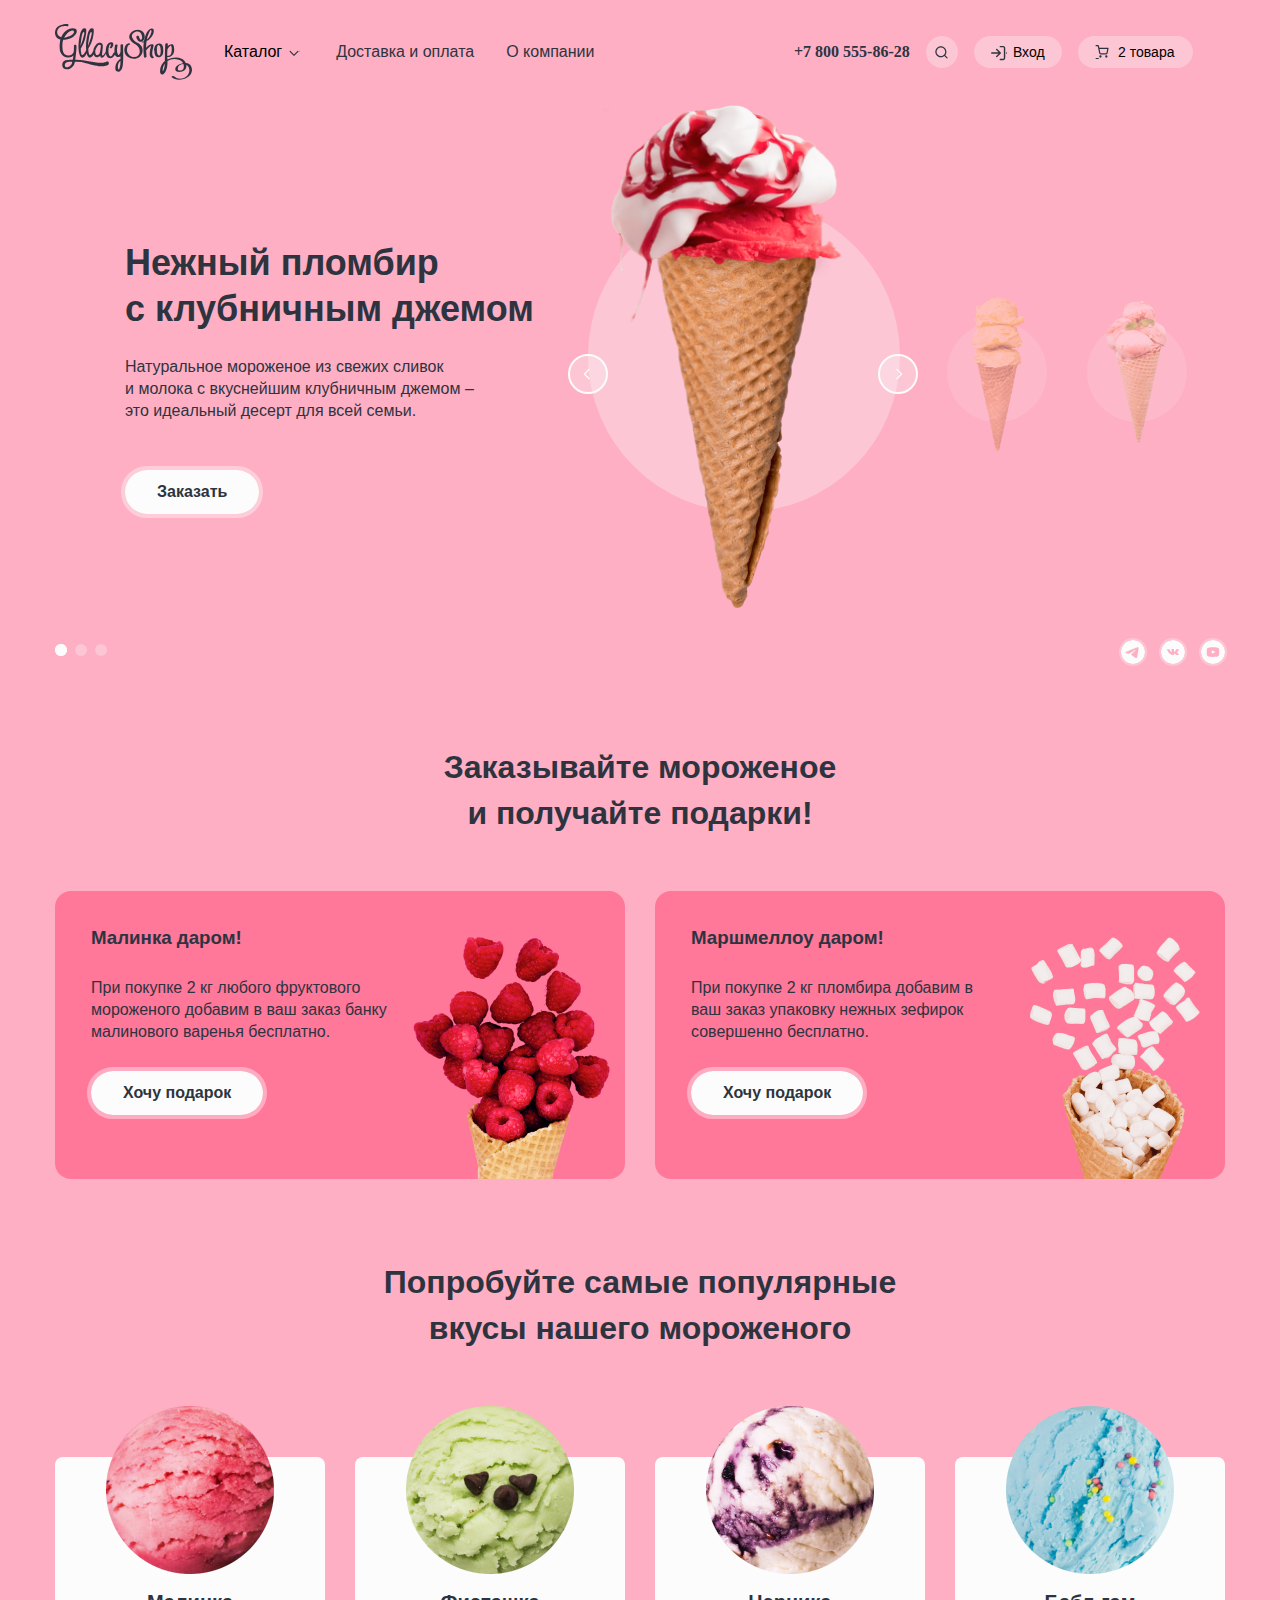
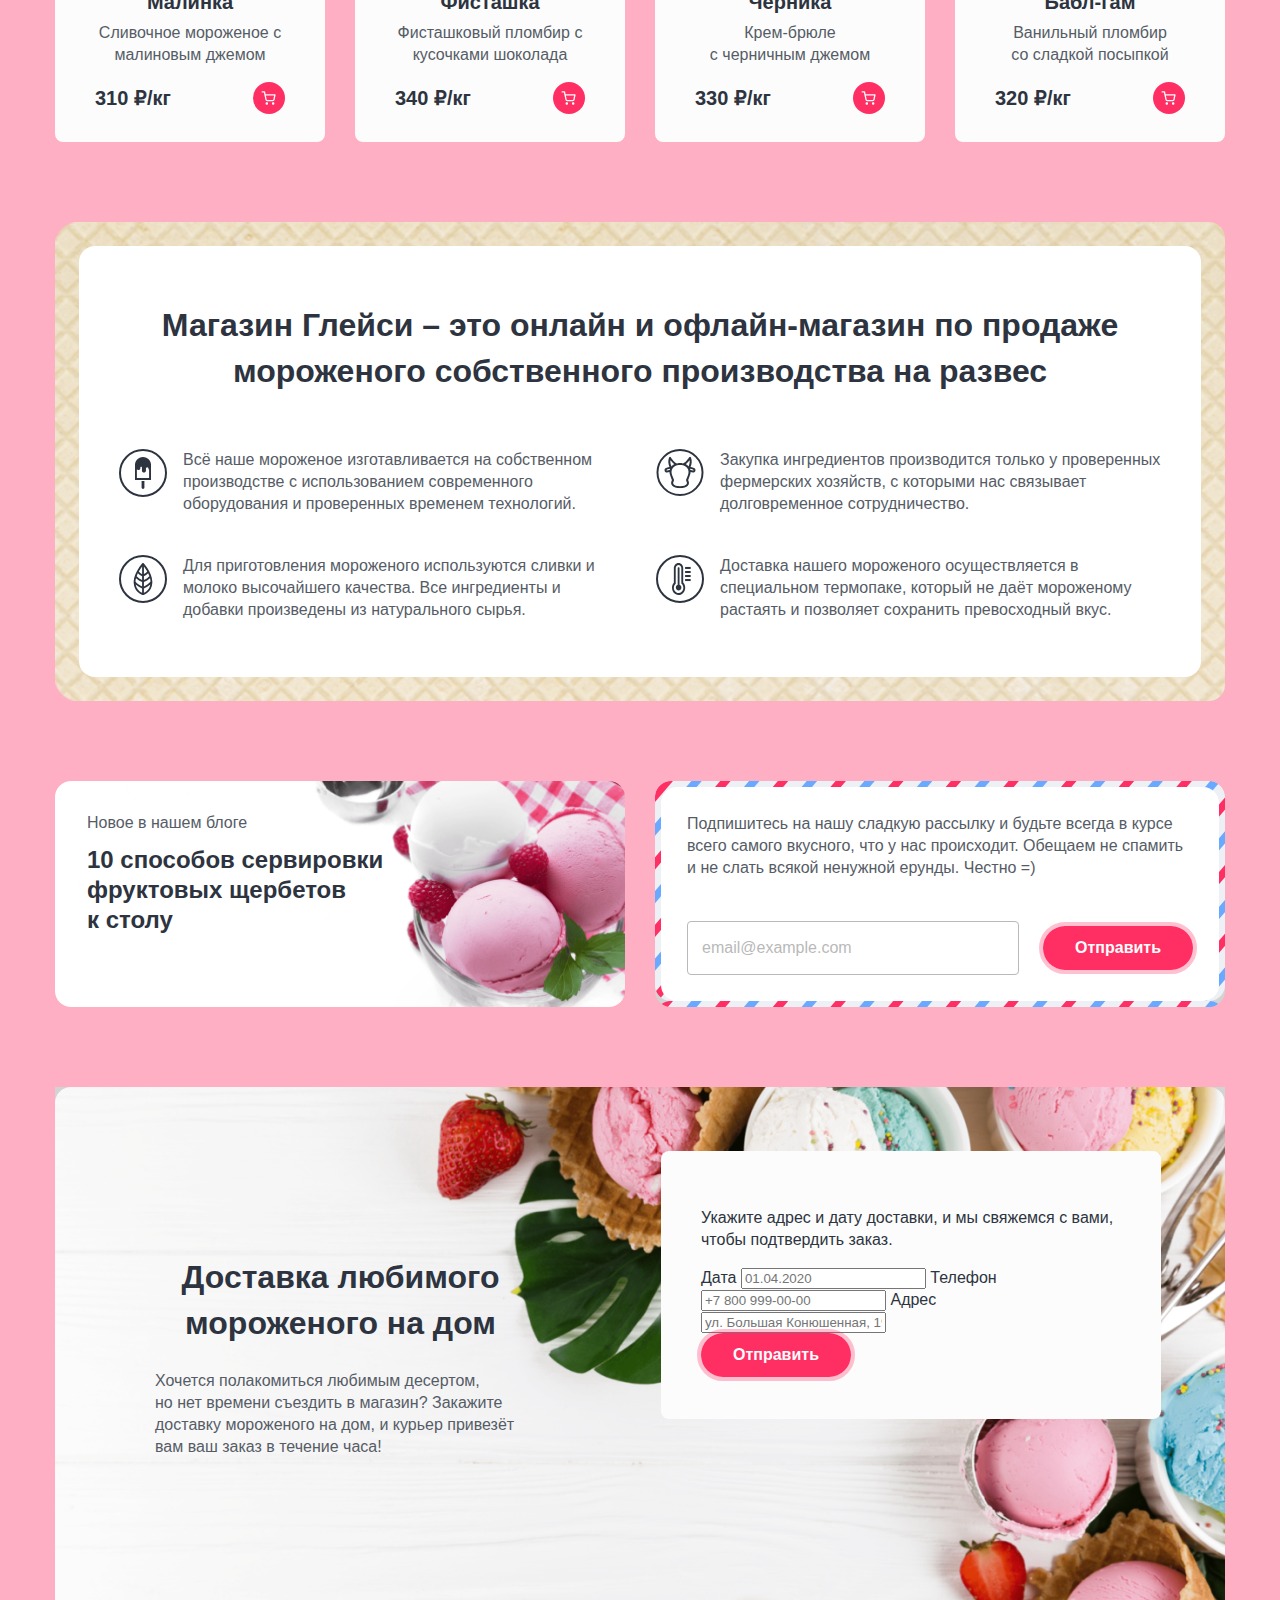
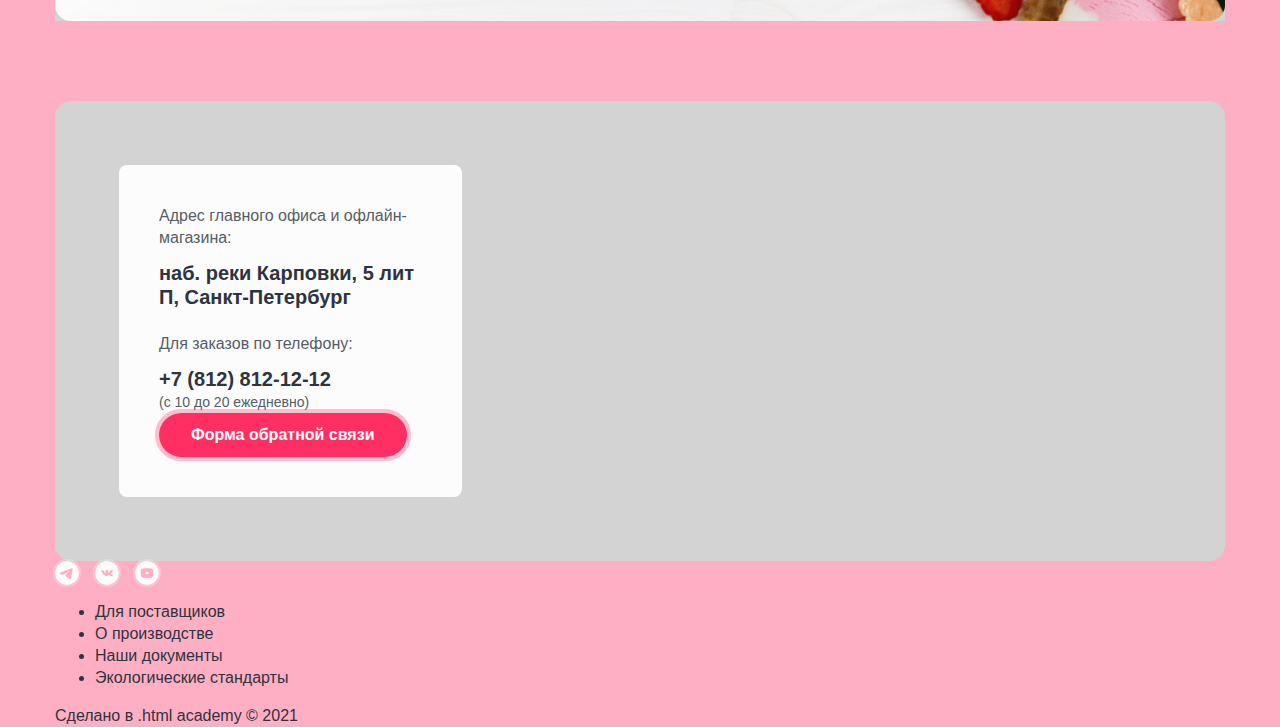
==== index.html @ dcd39374 "25&10&2023" ====
<!DOCTYPE html>
<html lang="ru">

  <head>
    <meta charset="utf-8">
    <meta name="viewport" content="width=device-width, initial-scale=1">
    <meta name="description" content="купить мороженое магазин мороженого">
    <meta name="keywords" content="купить мороженое в Санкт-Петербурге, купить мороженое онлайн">
    <link rel="stylesheet" href="./styles/styles.css">
    <link rel="icon" href="favicon.ico">
    <title>Gllacy Shop</title>
  </head>

  <body>
    <div class="page-container">
      <header class="page-header">
        <nav class="navigation">
          <a class="navigation-logo" href="#" aria-label="переход на главную страницу">
            <img class="logo-logo-image" src="./images/svg/logo.svg" width="137" height="56"
              alt="магазин мороженного Глейси.">
          </a>
          <ul class="navigation-list">
            <li class="navigation-item">
              <div class="catalog">
                <button class="button catalog-button" type="button">Каталог</button>
                <div class="popover-container catalog-container">
                  <h3 class="catalog-title">Новинки</h3>
                  <ul class="catalog-list">
                    <li class="catalog-item">
                      <a class="catalog-link" href="#">Сливочное</a>
                    </li>
                    <li class="catalog-item">
                      <a class="catalog-link" href="#">Щербеты</a>
                    </li>
                    <li class="catalog-item">
                      <a class="catalog-link" href="#">Фруктовый лед</a>
                    </li>
                    <li class="catalog-item">
                      <a class="catalog-link" href="#">Мелорин</a>
                    </li>
                  </ul>
                </div>
              </div>
            </li>
            <li class="navigation-item">
              <a class="navigation-link" href="#">Доставка и оплата</a>
            </li>
            <li class="navigation-item">
              <a class="navigation-link" href="#">О компании</a>
            </li>
          </ul>
        </nav>
        <div class="user-menu">
          <a class="user-phone-link" href="tel:+7800555-86-28">+7 800 555-86-28</a>
          <div class="user-item-search">
            <button class="button user-button-search" type="button" aria-label="Поиск"></button>
            <div class="popover-container search-container">
              <form class="search-form" action="https://echo.htmlacademy.ru/" method="get">
                <div class="search-form-wrapper">
                  <input class="search-input" type="search" name="search" placeholder="Поиск по сайту"
                    aria-label="Поиск по сайту" required>
                  <button class="button search-form-reset" type="reset"></button>
                </div>
              </form>
            </div>
          </div>
          <div class="user-item-login">
            <button class="button user-button-login" type="button" aria-label="Вход в личный кабинет">Вход</button>
            <div class="popover-container login-container">
              <h2 class="popover-title">Личный кабинет</h2>
              <form class="login-form" action="https://echo.htmlacademy.ru/" method="get">
                <input class="login-input login-mail" type="email" name="e-mail" placeholder="email@example.com"
                  aria-label="Адрес электронной почты" required>
                <input class="login-input login-password" type="password" name="password" aria-label="Введите пароль"
                  required>
                <button class="button button-primary is-loading" type="submit">Войти</button>
                <div class="login-link-wrapper">
                  <a class="login-link" href="#">Забыли пароль?</a>
                  <a class="login-link" href="#">Регистрация</a>
                </div>
              </form>
            </div>
          </div>
          <!--Для показа пустой корзины нужно заменить класс user-item-cart на user-item-cart-empty-->
          <div class="user-item-cart">
            <button class="button user-button-cart" type="button" aria-label="Корзина">2 товара</button>
            <div class="popover-container cart-container">
              <h2 class="popover-title">Корзина</h2>
              <ul class="cart-list">
                <li class="cart-item">
                  <a class="cart-link" href="#">
                    <img class="cart-image" src="./images/content/cart-malink.png" width="46" height="46"
                      alt="мороженое Малинка.">
                  </a>
                  <div class="product-wrapper">
                    <a class="cart-link" href="#">
                      <h3 class="cart-title">Малинка</h3>
                    </a>
                    <span class="cart-property">1 кг х 310 ₽</span>
                  </div>
                  <span class="cart-price">310 ₽</span>
                  <button class="button cart-button" type="button" aria-label="Удалить товар из корзины">
                    <img src="./images/svg/icon-cross.svg" width="16" height="16" alt="Удалить товар из корзины">
                  </button>
                </li>
                <li class="cart-item">
                  <a class="cart-link" href="#">
                    <img class="cart-image" src="./images/content/cart-babl-gam.png" width="46" height="46"
                      alt="мороженое Бабл-гам.">
                  </a>
                  <div class="product-wrapper">
                    <a class="cart-link" href="#">
                      <h3 class="cart-title">Бабл-гам</h3>
                    </a>
                    <span class="cart-property">1,5 кг х 320 ₽</span>
                  </div>
                  <span class="cart-price">480 ₽</span>
                  <button class="button cart-button" type="button" aria-label="Удалить товар из корзины">
                    <img src="./images/svg/icon-cross.svg" width="16" height="16" alt="Удалить товар из корзины">
                  </button>
                </li>
              </ul>
              <div class="cart-ordering-wrapper">
                <button class="button button-primary" type="submit">Оформить заказ</button>
                <span class="cart-price">Итого: 790 ₽</span>
              </div>
            </div>
            <div class="popover-container cart-container-empty">
              <h3 class="popover-title">Ваша корзина пока<br>пуста</h3>
            </div>
          </div>
        </div>
      </header>
      <main class="main-index">
        <h1 class="visually-hidden">Добро пожаловать в интернет-магазин натурального мороженного "Gllacy".</h1>
        <section class="slider section-main">
          <ul class="slider-list">
            <li class="slider-item is-active">
              <div class="slider-content">
                <h2 class="slider-title">Нежный пломбир<br>с клубничным джемом</h2>
                <p class="slider-text">Натуральное мороженое из свежих сливок<br>
                  и молока с вкуснейшим клубничным джемом –<br>это идеальный десерт для всей семьи.</p>
                <button class="button button-secondary" type="button">Заказать</button>
              </div>
              <div class="slider-image">
                <img src="./images/slider/strawberry.png" width="327" height="507"
                  alt="Нежный пломбир с клубничным джемом.">
              </div>
            </li>
            <li class="slider-item">
              <div class="slider-content">
                <h2 class="slider-title">Сливочное мороженое<br>со вкусом банана</h2>
                <p class="slider-text">Сливочное мороженое с ярким банановым вкусом подарит вам свежесть и
                  наслаждение
                  даже в самый жаркий летний день.</p>
                <button class="button button-secondary" type="button">Заказать</button>
              </div>
              <div class="slider-image">
                <img src="./images/slider/banana.png" width="327" height="507"
                  alt="Сливочное мороженое со вкусом банана.">
              </div>
            </li>
            <li class="slider-item">
              <div class="slider-content">
                <h2 class="slider-title">Карамельный пломбир<br>с маршмеллоу</h2>
                <p class="slider-text">Необычный сладкий десерт с карамельным топпингом и кусочками зефира завоюет
                  сердца сладкоежек всех возрастов.</p>
                <button class="button button-secondary" type="button">Заказать</button>
              </div>
              <div class="slider-image">
                <img src="./images/slider/marshmallow.png" width="327" height="507"
                  alt="Карамельный пломбир с маршмеллоу.">
              </div>
            </li>
          </ul>
          <ul class="slider-controls-list">
            <li class="controls-item">
              <button class="button button-control button-control-left" type="button"></button>
            </li>
            <li class="controls-item">
              <button class="button button-control button-control-right" type="button"></button>
            </li>
          </ul>
          <div class="slider-footer">
            <ul class="pagination-list">
              <li class="pagination-item">
                <button class="button button-pagination button-pagination-current" type="button"></button>
              </li>
              <li class="pagination-item">
                <button class="button button-pagination" type="button"></button>
              </li>
              <li class="pagination-item">
                <button class="button button-pagination" type="button"></button>
              </li>
            </ul>
            <ul class="slider-socials-list socials">
              <li class="slider-socials-item">
                <a class="socials-link socials-link-tg" href="https://t.me/htmlacademy" aria-label="Наш телеграмм"></a>
              </li>
              <li class="slider-socials-item">
                <a class="socials-link socials-link-vk" href="https://vk.com/htmlacademy" aria-label="Вконтакте"></a>
              </li>
              <li class="slider-socials-item">
                <a class="socials-link socials-link-yt" href="https://www.youtube.com/user/htmlacademyru"
                  aria-label="Ютуб"></a>
              </li>
            </ul>
          </div>
        </section>
        <section class="banners section-main">
          <h2 class="section-title">Заказывайте мороженое<br>и получайте подарки!</h2>
          <ul class="banners-list">
            <li class="banners-item">
              <h3 class="banners-title">Малинка даром!</h3>
              <p class="banners-description">При покупке 2 кг любого фруктового мороженого добавим в ваш заказ банку
                малинового варенья бесплатно.</p>
              <a class="banners-link button button-secondary" href="#">Хочу подарок</a>
              <div class="banners-image">
                <img class="banners-image-self" src="./images/content/banner-malinka.png" width="219" height="268"
                  alt="Спелая малина.">
              </div>
            </li>
            <li class="banners-item">
              <h3 class="banners-title">Маршмеллоу даром!</h3>
              <p class="banners-description">При покупке 2 кг пломбира добавим в ваш заказ упаковку нежных зефирок
                совершенно бесплатно.</p>
              <a class="banners-link button button-secondary" href="#">Хочу подарок</a>
              <div class="banners-image">
                <img class="banners-image-self" src="./images/content/banner-marsh.png" width="219" height="268"
                  alt="Маршмеллоу.">
              </div>
            </li>
          </ul>
        </section>
        <section class="goods section-main">
          <h2 class="section-title">Попробуйте самые популярные<br>вкусы нашего мороженого</h2>
          <ul class="goods-list">
            <li class="goods-item">
              <img class="goods-img" src="./images/content/goods/goods-malinka.png" width="168" height="168"
                alt="Мороженое с малиновым джемом">
              <h3 class="goods-title">Малинка</h3>
              <p class="goods-description">Сливочное мороженое с малиновым джемом</p>
              <div class="cards-price-wrapper">
                <span class="cards-price">310 ₽/кг</span>
                <button class="button button-cards"></button>
              </div>
            </li>
            <li class="goods-item">
              <img class="goods-img" src="./images/content/goods/goods-fistashka.png" alt="мороженое Фисташка">
              <h3 class="goods-title">Фисташка</h3>
              <p class="goods-description">Фисташковый пломбир с кусочками шоколада</p>
              <div class="cards-price-wrapper">
                <span class="cards-price">340 ₽/кг</span>
                <button class="button button-cards"></button>
              </div>
            </li>
            <li class="goods-item">
              <img class="goods-img" src="./images/content/goods/goods-сhernika.png" width="168" height="168"
                alt="мороженое с черничным джемом">
              <h3 class="goods-title">Черника</h3>
              <p class="goods-description">Крем-брюле с&nbsp;черничным джемом</p>
              <div class="cards-price-wrapper">
                <span class="cards-price">330 ₽/кг</span>
                <button class="button button-cards"></button>
              </div>
            </li>
            <li class="goods-item">
              <img class="goods-img" src="./images/content/goods/goods-babl-gam.png" width="168" height="168"
                alt="Мороженое  Бабл-гам">
              <h3 class="goods-title">Бабл-гам</h3>
              <p class="goods-description">Ванильный пломбир со&nbsp;сладкой посыпкой</p>
              <div class="cards-price-wrapper">
                <span class="cards-price">320 ₽/кг</span>
                <button class="button button-cards"></button>
              </div>
            </li>
          </ul>
        </section>
        <section class="about section-main">
          <div class="about-wrapper">
            <h2 class="section-title">Магазин Глейси – это онлайн и офлайн-магазин по продаже мороженого собственного
              производства на развес
            </h2>
            <ul class="about-list">
              <li class="about-item about-ice-cream">
                <p class="about-description">
                  Всё наше мороженое изготавливается
                  на собственном производстве с
                  использованием современного
                  оборудования и проверенных
                  временем технологий.</p>
              </li>
              <li class="about-item about-cow">
                <p class="about-description">
                  Закупка ингредиентов производится только
                  у проверенных фермерских хозяйств, с которыми
                  нас связывает долговременное сотрудничество.</p>
              </li>
              <li class="about-item about-tree-leaf">
                <p class="about-description">
                  Для приготовления мороженого используются
                  сливки и молоко высочайшего качества.
                  Все ингредиенты и добавки произведены из натурального сырья.</p>
              </li>
              <li class="about-item about-thermometer">
                <p class="about-description">
                  Доставка нашего мороженого осуществляется в специальном
                  термопаке, который не даёт мороженому растаять и позволяет
                  сохранить превосходный вкус.</p>
              </li>
            </ul>
          </div>
        </section>
        <div class="subscription-news section-main">
          <div class="news">
            <p class="news-description">Новое в нашем блоге</p>
            <h2 class="news-title">10&nbsp;способов сервировки фруктовых щербетов
              к&nbsp;столу</h2>
          </div>
          <div class="subscription">
            <div class="subscription-wrapper">
              <p class="subscription-description">
                Подпишитесь на&nbsp;нашу сладкую рассылку и&nbsp;будьте всегда
                в&nbsp;курсе всего самого вкусного, что у&nbsp;нас происходит. Обещаем не&nbsp;спамить
                и&nbsp;не&nbsp;слать всякой
                ненужной ерунды. Честно =)
              </p>
              <form class="subscription-form" action="https://echo.htmlacademy.ru/" method="get">
                <input class="subscription-input" type="email" name="e-mail" placeholder="email@example.com"
                  aria-label="Адрес электронной почты" required>
                <button class="button button-primary" type="submit">Отправить</button>
              </form>
            </div>
          </div>
        </div>
        <section class="delivery section-main">
          <h2 class="section-title delivery-title">Доставка любимого мороженого на дом</h2>
          <p class="delivery-description">
            Хочется полакомиться любимым десертом, но&nbsp;нет времени съездить в&nbsp;магазин? Закажите доставку
            мороженого
            на&nbsp;дом, и&nbsp;курьер привезёт вам ваш заказ в&nbsp;течение часа!
          </p>
          <div class="delivery-form-container">
            <p>Укажите адрес и&nbsp;дату доставки, и&nbsp;мы&nbsp;свяжемся с&nbsp;вами, чтобы подтвердить заказ.</p>
            <form class="delivery-form" action="https://echo.htmlacademy.ru/" method="get">
              <label class="delivery-input-name">Дата
                <input class="delivery-input" type="text" name="date" aria-label="Выберите дату доставки"
                  placeholder="01.04.2020">
              </label>
              <label class="delivery-input-name">Телефон
                <input class="delivery-input" type="tel" name="tel" aria-label="Укажите телефон"
                  placeholder="+7 800 999-00-00">
              </label>
              <label class="delivery-input-name">Адрес
                <input class="delivery-input" type="text" name="adress" aria-label="Укажите адрес доставки"
                  placeholder="ул. Большая Конюшенная, 19/8">
              </label>
              <button class="button button-primary" type="submit">Отправить</button>
            </form>
          </div>
        </section>
        <section class="address">
          <h2 class="visually-hidden">Свяжитесь с нами</h2>
          <div class="address-container">
            <h3 class="address-container-title">Адрес главного офиса и&nbsp;офлайн-магазина:</h3>
            <p class="address-container-description">наб. реки Карповки, 5&nbsp;лит П, Санкт-Петербург</p>
            <h3 class="address-container-title">Для заказов по телефону:</h3>
            <p class="address-container-phone">+7 (812) 812-12-12</p>
            <span class="time">(с 10 до 20 ежедневно)</span>
            <button class="button button-primary" type="button">Форма обратной связи</button>
          </div>
        </section>
      </main>
      <footer class="page-footer">
        <div class="footer-socials">
          <ul class="slider-socials-list socials">
            <li class="slider-socials-item">
              <a class="socials-link socials-link-tg" href="https://t.me/htmlacademy" aria-label="Наш телеграмм"></a>
            </li>
            <li class="slider-socials-item">
              <a class="socials-link socials-link-vk" href="https://vk.com/htmlacademy" aria-label="Вконтакте"></a>
            </li>
            <li class="slider-socials-item">
              <a class="socials-link socials-link-yt" href="https://www.youtube.com/user/htmlacademyru"
                aria-label="Ютуб"></a>
            </li>
          </ul>
        </div>
        <div class="footer-menu">
          <ul class="menu-list">
            <li class="menu-item current">Для поставщиков</li>
            <li class="menu-item">О производстве</li>
            <li class="menu-item">Наши документы</li>
            <li class="menu-item">Экологические стандарты</li>
          </ul>
        </div>
        <div class="development">
          <div class="development-logo"></div>
          <span class="development-text">Сделано в .html academy © 2021</span>
        </div>
      </footer>
    </div>
    <script src="./js/index.js"></script>
  </body>

</html>
---- styles/styles.css ----
@font-face {
 font-family: "Inter";
 font-style: normal;
 font-weight: 400;
 src: url("../fonts/inter-400.woff2") format("woff2");
 font-display: swap;
}

@font-face {
 font-family: "Inter";
 font-style: normal;
 font-weight: 700;
 src: url("../fonts/inter-700.woff2") format("woff2");
 font-display: swap;
}

@font-face {
 font-family: "Inter";
 font-style: normal;
 font-weight: 900;
 src: url("../fonts/inter-900.woff2") format("woff2");
 font-display: swap;
}

html {
 height: 100%;
}

*,
*::before,
*::after {
  box-sizing: border-box;
}

.visually-hidden {
  position: absolute;
  width: 1px;
  height: 1px;
  margin: -1px;
  border: 0;
  padding: 0;
  white-space: nowrap;
  clip-path: inset(100%);
  clip: rect(0 0 0 0);
  overflow: hidden;
}

body {
 margin: 0;
 display: flex;
 flex-direction: column;
 min-height: 100%;
 font-family: "Inter", sans-serif;
 font-size: 16px;
 line-height: 22px;
 background-color: #feafc3;
 color: #2d3440;
}

.page-container {
  flex-grow: 1;
  width: 1170px;
  margin: 0 auto;
}

.button {
  background-color: transparent;
  border: none;
  padding: 0;
  font-family: inherit;
  cursor: pointer;
  text-decoration: none;
}

.button-primary {
  display: block;
  font-size: 16px;
  font-weight: 700;
  line-height: 20px;
  color:#FCFCFC;
  text-align: center;
  padding: 12px 32px;
  outline: 4px solid rgba(255,47,100,0.30);
  border-radius: 26px;
  background-color: #FF2F64;
  transition: color 0.3s ease, background-color 0.3s ease, outline 0.3s ease;
}

.button-primary:hover {
  color: #2D3440;
  background-color: #fcfcfc;
  outline: 4px solid#FF2F64;
}

.button-primary:focus {
  color: #FCFCFC;
  background-color: #FF2F64;
  outline: 2px solid#2d3440;

}

.button-primary:active {
  color: #FCFCFC;
  background-color: #FEAFC3;
  outline: 2px solid#2d3440;
}

.button-primary:disabled {
  cursor: default;
  color: #565C66;
  background-color: #B9B9B9;
  outline: 4px solid rgba(185, 185, 185, 0.30);
}

.button.is-loading {
  display: flex;
  align-items: center;
  gap: 8px;
}

.button-primary.is-loading::after {
  content: "";
  display: block;
  width: 14px;
  height: 14px;
  border: 2px solid rgba(252, 252, 252, 0.25);
  border-bottom-color: white;
  border-radius: 50%;
  animation-name: loader;
  animation-duration: 1s;
  animation-iteration-count: infinite;
  animation-timing-function: linear;
}

@keyframes loader {
  0% {
    transform: rotate(0deg);
  }

  100% {
    transform: rotate(360deg);
  }
}

.button-secondary {
  display: inline-flex;
  font-size: 16px;
  font-weight: 700;
  line-height: 20px;
  color: rgba(45, 52, 64, 1);
  text-align: center;
  padding: 12px 32px;
  outline: 4px solid rgba(252, 252, 252, 0.40);
  border-radius: 26px;
  background-color: #fcfcfc;
  transition: background-color 0.3s ease, outline 0.3s ease, color 0.3s ease;
}

.button-secondary:hover {
  background-color: rgba(252, 252, 252, 0.40);
  outline: 4px solid #fcfcfc;
}

.button-secondary:focus {
  background-color: rgba(252, 252, 252, 0.50);
  outline: 2px solid #2D3440;
}

.button-secondary:active {
  color: #2D3440;
  background-color: #FCFCFC;
  outline: 2px solid #2D3440;
}

.button-secondary:disabled {
  color: #B9B9B9;
  background-color: #E7E7E7;
  outline: 4px solid rgba(252, 252, 252, 0.40);
}

.button-secondary.is-loading::after {
  content: "";
  display: block;
  width: 14px;
  height: 14px;
  border: 2px solid rgba(36, 36, 36, 0.24);
  border-bottom-color: #242424;
  border-radius: 50%;
  animation-name: loader;
  animation-duration: 1s;
  animation-iteration-count: infinite;
  animation-timing-function: linear;
}

/*шапка*/

.page-header {
  display: flex;
  justify-content: space-between;
  gap: 40px;
  align-items: center;
  padding: 24px 0;

}

/*навигация*/

.navigation {
  display: flex;
  align-items: center;
}

.navigation-logo {
  display: flex;
  margin-right: 16px;
  transition: opacity 0.3s ease;
}

.navigation-logo:hover {
  opacity: 0.6;
}

.navigation-logo:focus-visible {
  opacity: 0.6;
}

.navigation-logo:active {
  opacity: 0.3;
}

.navigation-list {
 margin: 0;
 padding: 0;
 list-style-type: none;
 display: flex;
 flex-wrap: wrap;
 min-width: 460px;

}

.navigation-link {
 display: flex;
 padding: 8px 16px;
 border-radius: 30px;
 line-height: 20px;
 text-decoration: none;
 color: #2d3440;
 transition: background-color 0.3s ease;
}

.navigation-link:hover,
.catalog-button:hover {
  background-color: rgba(252, 252, 252, 0.5);
}

.navigation-link:active,
.catalog-button:active {
  background-color: #fcfcfc;
}

.navigation-link:focus-visible,
.catalog-button:focus-visible {
  background-color: rgba(252, 252, 252, 0.5);
  box-shadow: inset 0 0 0 2px #2D3440;
  outline: none;
}

/*пользовательское меню*/

.user-menu {
  display: flex;
  flex-wrap: wrap;
  gap: 16px;
  align-items: center;
  min-width: 431px;
}

.user-phone-link {
 padding: 6px 0 6px 0;
 font-family: 'Inter';
 font-style: normal;
 font-weight: 700;
 font-size: 16px;
 line-height: 20px;
 color: #2d3440;
 text-decoration: none;
 transition: opacity 0.3s ease;
}

.user-phone-link:hover {
  opacity: 0.6;
}

.user-phone-link:focus-visible {
  opacity: 0.6;
}

.user-phone-link:active {
  opacity: 0.3;
}

/*состояния кнопок в шапке*/

.user-button-search:hover,
.user-button-login:hover,
.user-button-cart:hover {
  background-color: rgba(252, 252, 252, 0.5);
}

.user-button-search:focus-visible,
.user-button-login:focus-visible,
.user-button-cart:focus-visible {
  outline: none;
  background-color: #fcfcfc;
}

.user-button-search:active,
.user-button-login:active,
.user-button-cart:active {
  background-color: rgba(252, 252, 252, 0.5);
  box-shadow: inset 0 0 0 2px #2d3440;
}

/*каталог*/

.catalog-button {
  font-weight: 400;
  font-size: 16px;
  line-height: 20px;
  padding: 8px 38px 8px 16px;
  position: relative;
  border-radius: 30px;
  transition: background-color 0.3s ease, color 0.3s ease, opacity 0.3s ease;
}

.catalog-button::after {
  content: "";
  width: 11px;
  height: 6px;
  margin-left: 8px;
  position: absolute;
  mask: url("../images/svg/icon-arrow.svg");
  -webkit-mask: url("../images/svg/icon-arrow.svg");
  mask-size: contain;
  -webkit-mask-size: contain;
  background-color: #2d3440;
  top: 16px;
  right: 20px;
  transition: background-color 0.3s ease, transform 0.3s ease;
}

.catalog:focus-within .catalog-container {
  display: block;
}

.catalog:focus-within .catalog-button:not(:focus-visible) {
  background-color: #ff4a78;
  color: #fcfcfc;
}

.catalog:focus-within .catalog-button:not(:focus-visible):hover {
  opacity: 0.6;
}

.catalog:focus-within .catalog-button:not(:focus-visible)::after {
  background-color: #fcfcfc;
}

.catalog:focus-within .catalog-button::after {
  transform: rotate(180deg);
}

.catalog-container {
  min-width: 135px;
  padding: 8px 0 8px 0;
  display: flex;
  flex-direction: column;
  left: 0;
}

.catalog-list {
  margin: 0;
  margin-top: 4px;
  list-style-type: none;
  padding: 0;

}

.catalog-title {
  display: flex;
  margin: 0 16px;
  padding: 8px 0 12px 0;
  border-bottom: 1px solid #B9B9B9;
  font-size: 14px;
  font-weight: 700;
  line-height: 20px;
}

.catalog-link {
  display: block;
  font-size: 14px;
  line-height: 20px;
  color: #2d3440;
  text-decoration: none;
  padding: 6px 14px;
  transition: background-color 0.3s ease;
}

.catalog-link:hover {
  background-color: #FFCBD8;
}

.catalog-link:active {
  background-color: #f7799f;
}

.catalog-link.current {
  background-color: #FF4A78;
}


/*поповер*/

.catalog,
.user-item-search,
.user-item-login,
.user-item-cart {
  position: relative;
}

.popover-container {
  display: none;
  position: absolute;
  right: 0;
  bottom: 0;
  transform: translateY(calc(100% + 8px));
  background-color: #fcfcfc;
  border-radius: 4px;
  box-shadow: 0 8px 16px rgba(45, 52, 64, 0.12);
  z-index: 2;
}

.popover-title {
 font-weight: 700;
 font-size: 24px;
 line-height: 30px;
 margin: 0;
 margin-bottom: 32px;
 grid-area: title;
}

/*поиск*/

.search-container {
  min-width: 356px;
  padding: 24px 16px;
}

.user-button-search {
  min-width: 32px;
  min-height: 32px;
  display: flex;
  align-items: center;
  justify-content: center;
  border-radius: 27px;
  padding: 8px;
  background-color: rgba(252, 252, 252, 0.3);
  position: relative;
  transition: background-color 0.3s ease;
}

.user-button-search::after {
  content: "";
  width: 13px;
  height: 13px;
  position: absolute;
  mask: url("../images/svg/icon-search.svg");
  -webkit-mask: url("../images/svg/icon-search.svg");
  mask-size: contain;
  -webkit-mask-size: contain;
  background-color: #2d3440;
  transition: background-color 0.3s ease;
}

.user-item-search:focus-within .search-container {
  display: block;
}

.user-item-search:focus-within .user-button-search:not(:focus-visible) {
  background-color: #ff4a78;
}

.user-item-search:focus-within .user-button-search:not(:focus-visible)::after {
  background-color: #fcfcfc;
}

.search-input {
  width: 324px;
  padding: 16px 14px;
  font-size: 16px;
  font-family: "Inter", sans-serif;
  line-height: 20px;
  border: 1px solid #B9B9B9;
  border-radius: 4px;
  background-color: #ffffff;
}

.search-input::placeholder {
  color: #B9B9B9;
  opacity: 1;
}

.search-input::-webkit-search-decoration,
.search-input::-webkit-search-cancel-button,
.search-input::-webkit-search-results-button,
.search-input::-webkit-search-results-decoration {
  display: none;
}

.search-form-wrapper {
  position: relative;
}

.search-form-reset {
  position: absolute;
  transform: translateY(-50%);
  top: 50%;
  right: 13px;
  width: 16px;
  height: 16px;
  background-image: url("../images/svg/icon-cross.svg");
  background-position: center;
  background-repeat: no-repeat;
}

.search-form-reset:hover {
  opacity: 0.6;
}

/*личный кабинет*/

.login-container {
  padding: 48px;
  padding-top: 52px;
  min-width: 420px;
}

.login-link {
 font-family: 'Inter';
 font-style: normal;
 font-weight: 400;
 font-size: 14px;
 line-height: 20px;
 color: #2d3440;
 text-decoration: solid #2d3440;
}

.user-button-login {
  width: 88px;
  padding: 6px 16px 6px 38px;
  background-color: rgba(252, 252, 252, 0.3);
  border-radius: 30px;
  font-size: 14px;
  line-height: 20px;
  position: relative;
  transition: background-color 0.3s ease, color 0.3s ease;
  grid-area: button;
}

.user-button-login::before {
  content: "";
  width: 16px;
  height: 16px;
  margin-right: 6px;
  position: absolute;
  top: 9px;
  left: 17px;
  mask: url("../images/svg/icon-login.svg");
  -webkit-mask: url("../images/svg/icon-login.svg") ;
  mask-size: contain;
  -webkit-mask-size: contain;
  background-color: #2d3440;
  transition: background-color 0.3s ease;
}

.user-item-login:focus-within .login-container {
  display: block;
}

.user-item-login:focus-within .user-button-login:not(:focus-visible) {
  background-color: #ff4a78;
  color: #fcfcfc;
}

.user-item-login:focus-within .user-button-login:not(:focus-visible)::before {
  background-color: #fcfcfc;
}

.login-form {
  display: flex;
  flex-wrap: wrap;
}

.login-input {
  width: 324px;
  padding: 16px 14px;
  font-size: 16px;
  font-family: "Inter", sans-serif;
  line-height: 20px;
  border: 1px solid #B9B9B9;
  border-radius: 4px;
  background-color: #ffffff;
}

.login-link-wrapper {
  display: flex;
  flex-direction: column;
  gap: 4px;
  margin-left: 23px;
}

.login-mail {
  margin-bottom: 16px;
}

.login-password {
  margin-bottom: 32px;
}

/*корзина*/

.cart-container {
  min-width: 441px;
  padding: 48px;
}

.cart-list {
  padding: 0;
  margin: 0;
  margin-bottom: 32px;
  list-style-type: none;
  display: flex;
  flex-direction: column;
  gap: 24px;
}

.cart-item {
  display: flex;
  align-items: center;
  gap: 16px;
}

.cart-link {
  text-decoration: none;
}

.cart-title {
  color: #2D3440;
  font-size: 18px;
  font-weight: 700;
  line-height: 22px;
  margin: 0;
}

.product-wrapper {
  display: flex;
  flex-direction: column;
  gap: 4px;
}

.cart-property {
  font-size: 14px;
  line-height: 20px;
  color: #B9B9B9;
}

.cart-price {
  font-size: 18px;
  font-weight: 700;
  line-height: 22px;
  color: #2D3440;
  margin-left: auto;
}

.cart-button {
  margin-left: auto;
}

.cart-ordering-wrapper {
  display: flex;
  gap: 30px;
  align-items: baseline;
  padding-top: 32px;
  border-top: 1px solid#E7E7E7;
}

.user-button-cart {
  width: 115px;
  padding: 6px 16px 6px 38px;
  background-color: rgba(252, 252, 252, 0.3);
  border-radius: 30px;
  font-size: 14px;
  line-height: 20px;
  position: relative;
  transition: background-color 0.3s ease, color 0.3s ease;
}

.user-button-cart::before {
  content: "";
  width: 14px;
  height: 14px;
  margin-right: 6px;
  position: absolute;
  top: 9px;
  left: 17px;
  mask: url("../images/svg/icon-cart.svg");
  -webkit-mask: url("../images/svg/icon-cart.svg");
  mask-size: contain;
  -webkit-mask-size: contain;
  background-color: #2d3440;
  transition: background-color 0.3s ease;
}

.user-item-cart:focus-within .cart-container {
  display: block;
}

.user-item-cart:focus-within .user-button-cart:not(:focus-visible) {
  background-color: #ff4a78;
  color: #fcfcfc;
}

.user-item-cart:focus-within .user-button-cart:not(:focus-visible)::before {
  background-color: #fcfcfc;
}

 /*корзина пуста*/

.cart-container-empty {
  width: 288px;
  padding: 40px 20px;
  text-align: center;

}

.user-item-cart-empty:focus-within .cart-container-empty {
  display: block;
}

.user-item-cart-empty:focus-within .user-button-cart:not(:focus-visible) {
  background-color: #ff4a78;
  color: #fcfcfc;
}

.user-item-cart-empty:focus-within .user-button-cart:not(:focus-visible)::before {
  background-color: #fcfcfc;
}

/* слайдер */

.section-main {
  margin-bottom: 80px;
}

.slider {
  position: relative;
}

.slider-controls-list {
  margin: 0;
  padding: 0;
  list-style-type: none;
  position: absolute;
  top: 250px;
  left: 513px;
  display: flex;
  justify-content: space-between;
  width: 350px;
}

.button-control {
  display: flex;
  align-items: center;
  justify-content: center;
  width: 40px;
  height: 40px;
  border: 2px solid #fcfcfc;
  border-radius: 50%;
  background-color: rgba(252, 252, 252, 0.30);
  position: relative;
  transition: background-color 0.3s ease, border-color 0.3s ease;
}

.button-control-right::after,
.button-control-left::after {
  position: absolute;
  content: "";
  width: 16px;
  height: 16px;
  mask: url("../images/svg/arrow-right.svg");
  -webkit-mask: url("../images/svg/arrow-right.svg");
  background-color: #FCFCFC;
  transition: background-color 0.3s ease;
}


.button-control-left::after {
  transform: rotate(180deg);
}

.button-control:hover {
  background-color: #fcfcfc;
}

.button-control:hover::after {
  background-color: #2d3440;
}

.button-control:focus-visible {
  background-color: rgba(252, 252, 252, 0.30);
  border-color: #2d3440;
  outline: none;
}

.button-control:focus-visible::after {
  background-color: #2d3440;
}

.button-control:active {
  background-color: rgba(252, 252, 252, 0.50);
  border-color: rgba(252, 252, 252, 0.50);
}

.button-control:active::after {
  background-color: #2d3440;
}

.button-control:disabled {
  background-color: rgba(252, 252, 252, 0.30);
  opacity: 0.4;
  pointer-events: none;
}


.slider-list {
  margin: 0;
  padding: 0;
  list-style-type: none;
  display: flex;
  gap: 40px;
  overflow: hidden;
}

.slider-item {
  width: 100px;
  display: grid;
  opacity: 0.4;
  flex-shrink: 0;
}


.is-active.slider-item {
  grid-template-columns: 525px 327px;
  width: 852px;
  order: -1;
  opacity: 1;

}

.slider-content {
  padding: 136px 23px 126px 70px;
  display: none;
}

.is-active .slider-content {
  display: block;
}

.slider-title {
  margin: 0;
  margin-bottom: 24px;
  font-size: 36px;
  font-weight: 900;
  line-height: 46px;
}

.slider-text {
  margin: 0;
  margin-bottom: 48px;
}

.slider-image {
  position: relative;
  align-self: center;
  display: flex;
}

.is-active .slider-image {
  align-self: flex-start;
}

.slider-image img {
  max-width: 100%;
  height: auto;
}

.slider-image::before {
  position: absolute;
  top: 50%;
  left: 50%;
  transform: translate(-50%, -50%);
  content: "";
  width: 100px;
  height: 100px;
  border-radius: 50%;
  background-color: rgba(252, 252, 252, 0.3);
  z-index: -1;
}

.is-active .slider-image::before {
  width: 312px;
  height: 312px;
}

.slider-footer {
  display: flex;
  justify-content: space-between;
}

.slider-socials-list {
  margin: 0;
  padding: 0;
  list-style-type: none;
  display: flex;
  gap: 16px;
  min-width: 104px;
}

.socials-link {
  display: flex;
  border-radius: 50%;
  align-items: center;
  justify-content: center;
  width: 24px;
  height: 24px;
  position: relative;
  box-shadow: 0 0 0 2px rgba(252, 252, 252, 0.30);
  transition: box-shadov 0.3s ease, opacity 0.3s ease;
}

.socials-link:focus-visible {
  outline: none;
  box-shadow: 0 0 0 2px #2d3440;
}

.socials-link:active {
  opacity: 0.4;
}

.socials-link::after {
  position: absolute;
  border-radius: 50%;
  content: "";
  width: 22px;
  height: 22px;
  background-color: #2d3440;
  z-index: -1;
  opacity: 0;
  transition: opacity 0.3s ease;
}

.socials-link:hover::after {
  opacity: 1;
}

.socials-link:focus-visible::after {
  opacity: 1;
}

.socials-link:active::after {
  opacity: 0.4;
}


.socials-link::before {
  position: absolute;
  content: "";
  width: 24px;
  height: 24px;
  background-position: center;
  border-radius: 50%;
}

.socials-link-tg::before {
  background-image: url("../images/social/icon-tg.svg");
}

.socials-link-vk::before {
  background-image: url("../images/social/icon-vk.svg");
}

.socials-link-yt::before {
  background-image: url("../images/social/icon-yt.svg ");
}

.pagination-list {
  margin: 0;
  padding: 0;
  list-style-type: none;
  min-width: 52px;
  display: flex;
  gap: 8px;
}

.button-pagination {
  width: 12px;
  height: 12px;
  border-radius: 50%;
  background-color: rgba(252, 252, 252, 0.3);
  box-shadow: inset 0 0 0 1px transparent;
  transition: box-shadow 0.3s ease, background-color 0.3s ease;
}

.button-pagination:hover {
  box-shadow: inset 0 0 0 1px #fcfcfc;
}

.button-pagination:focus-visible {
  box-shadow: inset 0 0 0 1px #2D3440;
  outline: none;
}

.button-pagination:active {
  background-color: rgba(252, 252, 252, 0.5);
  box-shadow: inset 0 0 0 1px rgba(252, 252, 252, 0.5);
}


.button-pagination-current {
  background-color: rgba(252, 252, 252, 1);
  box-shadow: inset 0 0 0 1px rgba(252, 252, 252, 1);
}

/*banners*/

.banners {
  margin-bottom: 80px;
}

.section-title {
  font-size: 32px;
  font-weight: 900;
  line-height: 46px;
  text-align: center;
  margin: 0;
  margin-bottom: 55px;
}

.banners-list {
  margin: 0;
  padding: 0;
  list-style-type: none;
  display: grid;
  grid-template-columns: 1fr 1fr;
  gap: 30px;
}

.banners-item {
  display: flex;
  flex-direction: column;
  align-items: flex-start;
  gap: 28px;
  border-radius: 16px;
  background-color: #F79;
  padding: 36px 220px 36px 36px;
  position: relative;
}

.banners-title {
  margin: 0;
}

.banners-description {
  margin: 0;
}

.banners-link {
  margin-top: auto;

}

.banners-image-self {
  position: absolute;
  bottom: 0;
  right: 0;

}

/*goods*/

.goods {
  margin-bottom: 80px;
}

.goods-list {
  list-style-type: none;
  margin: 0;
  padding: 0;
  display: grid;
  grid-template-columns: repeat(4, 1fr);
  column-gap: 30px;
  row-gap: 40px;
}

.goods-item {
  display: flex;
  flex-direction: column;
  align-items: center;
  position: relative;
  z-index: 1;
  border-radius: 8px;
  padding: 0 40px 28px 40px;
}

.goods-item::before {
  content: "";
  width: 100%;
  height: calc(100% - 51px);
  background-color: #fcfcfc;
  position: absolute;
  left: 0;
  bottom: 0;
  z-index: -1;
  border-radius: 8px;
}

.goods-img {
  margin-bottom: 16px;
}

.goods-title {
  font-size: 20px;
  font-weight: 700;
  line-height: 24px;
  text-align: center;
  margin: 0;
  margin-bottom: 8px;
}

.goods-description {
  margin: 0;
  margin-bottom: 16px;
  color: #565C66;
  text-align: center;
}

.cards-price-wrapper {
  display: flex;
  align-items: center;
  justify-content: space-between;
  width: 100%;
  margin-top: auto;
  gap: 20px;
}

.cards-price {
  font-size: 20px;
  font-weight: 700;
  line-height: 24px;
}

.button-cards {
  min-width: 32px;
  min-height: 32px;
  display: flex;
  align-items: center;
  justify-content: center;
  border-radius: 26px;
  background-color: #FF2F64;
  box-shadow: inset 0 0 0 2px transparent;
  position: relative;
  transition: background-color 0.3s ease, box-shadow 0.3s ease;
}

.button-cards::after {
  position: absolute;
  content: "";
  width: 16px;
  height: 16px;
  mask: url("../images/svg/button-cart.svg");
  -webkit-mask: url("../images/svg/button-cart.svg");
  mask-size: contain;
  -webkit-mask-size: contain;
  background-color: #fcfcfc;
  transition: background-color 0.3s ease;
}

.button-cards:hover {
  background-color: rgba(252, 252, 252, 0.30);
  box-shadow: inset 0 0 0 2px #ff2f64;
}

.button-cards:hover::after,
.button-cards:active::after {
  background-color: #2d3440;
}

.button-cards:focus-visible {
  background-color: #ff2f64;
  box-shadow: inset 0 0 0 2px #2d3440;
  outline: none;
}

.button-cards:active {
  box-shadow: inset 0 0 0 2px #ff2f64;
  background-color: #FFCBD8;
}

.button-cards:disabled {
  background-color: #B9B9B9;
  pointer-events: none;
}

.button-cards:disabled::after {
  background-color: #565C66;
}

/*about*/

.about {
  background-image: url("../images/background/about.png");
  padding: 24px;
  background-size: cover;
  background-repeat: no-repeat;
  border-radius: 16px;
}

.about-wrapper {
  padding: 56px 40px;
  border-radius: 16px;
  background-color: #ffffff;
}

.about-list {
  min-width: 1042px;
  margin: 0;
  padding: 0;
  list-style-type: none;
  display: grid;
  grid-template-columns: 1fr 1fr;
  column-gap: 32px;
  row-gap: 40px;
}

.about-item {
  display: grid;
  grid-template-columns: 48px 1fr;
  gap: 16px;
}

.about-description {
  display: block;
  margin: 0;
  color: #565C66;
  font-weight: 400;
}

.about-item::before {
  display: block;
  content: "";
  width: 48px;
  height: 48px;
  background-size: contain;
  background-repeat: no-repeat;
}

.about-ice-cream::before {
  background-image: url("../images/svg/about-icon-ice-cream.svg");
}

.about-cow::before {
  background-image: url("../images/svg/about-icon-cow.svg");
}

.about-tree-leaf::before {
  background-image: url("../images/svg/about-icon-tree-leaf.svg");
}

.about-thermometer::before {
  background-image: url("../images/svg/about-icon-thermometer.svg");
}

/*subscription-news*/

.subscription-news {
  display: grid;
  grid-template-columns: 1fr 1fr;
  gap: 30px;
}

.news {
  padding: 32px 235px 67px 32px;
  border-radius: 16px;
  background-image: url(../images/background/news.png);
  background-size: cover;
  background-position: center;
  background-repeat: no-repeat;
}

.news-description {
  font-size: 16px;
  font-weight: 400;
  line-height: 20px;
  color: #565C66;
  margin: 0 0 12px 0;
}

.news-title {
  font-size: 24px;
  font-weight: 700;
  line-height: 30px;
  color: #2d3440;
  margin: 0;
}

.subscription {
  background-image: url(../images/background/subsc.png);
  background-color: lightgray;
  background-size: contain;
  border-radius: 16px;
  padding: 6px;
}

.subscription-wrapper {
  background-color: #ffffff;
  padding: 26px;
  border-radius: 16px;
}

.subscription-description {
   color: #565C66;
   font-size: 16px;
   font-weight: 400;
   line-height: 22px;
   margin: 0 0 42px 0;
}

.subscription-form {
  display: flex;
  gap: 15px;
  justify-content: space-between;
  align-items: center;
}

.subscription-input {
  width: 332px;
  padding: 16px 14px;
  font-size: 16px;
  font-family: "Inter", sans-serif;
  line-height: 20px;
  border: 1px solid #B9B9B9;
  border-radius: 4px;
  background-color: #ffffff;
}

.subscription-input::placeholder {
  color: #B9B9B9;
  opacity: 1;
}

/*доставка*/

.delivery {
   background-image: url(../images/background/delivery.png);
   background-color: lightgray;
   background-size: cover;
   background-position: center;
   background-repeat: no-repeat;
   padding: 167px 699px 163px 100px;
   position: relative;
}

.delivery-description {
  font-size: 16px;
  font-weight: 400;
  line-height: 22px;
  color: #565C66;
  margin: 0;
}

.delivery-title {
  margin: 0 0 24px 0;
  padding: 0;
  font-size: 32px;
  font-weight: 900;
  line-height: 46px;
  color: #2d3440;
}

.delivery-form-container {
  width: 500px;
  background-color: #fcfcfc;
  border-radius: 8px;
  padding: 40px 40px 42px 40px;
  position: absolute;
  top: 64px;
  right: 64px;
}

.delivery-form {
  width: 100%;
}

/*adress*/

.address {
  width: 100%;
  padding: 64px 763px 64px 64px;
  border-radius: 16px;
  background-color: lightgray;
  background-image: url(../images/background/adress.png);
  background-size: cover;
  background-repeat: no-repeat;
  background-position: center;
}

.address-container {
  background-color: #fcfcfc;
  padding: 40px;
  border-radius: 8px;
}

.address-container-title {
  font-size: 16px;
  font-weight: 400;
  line-height: 22px;
  color: #565C66;
  margin: 0 0 12px 0;
  padding: 0;
}

.address-container-description {
  font-size: 20px;
  font-weight: 700;
  line-height: 24px;
  color: #2d3440;
  margin: 0 0 24px 0;
  padding: 0;
}

.address-container-phone {
  font-size: 20px;
  font-weight: 700;
  line-height: 24px;
  color: #2d3440;
  margin: 0;
  padding: 0;
}

.time {
  font-size: 14px;
  font-weight: 400;
  line-height: 20px;
  color: #565C66;
  margin-bottom: 32px;
}
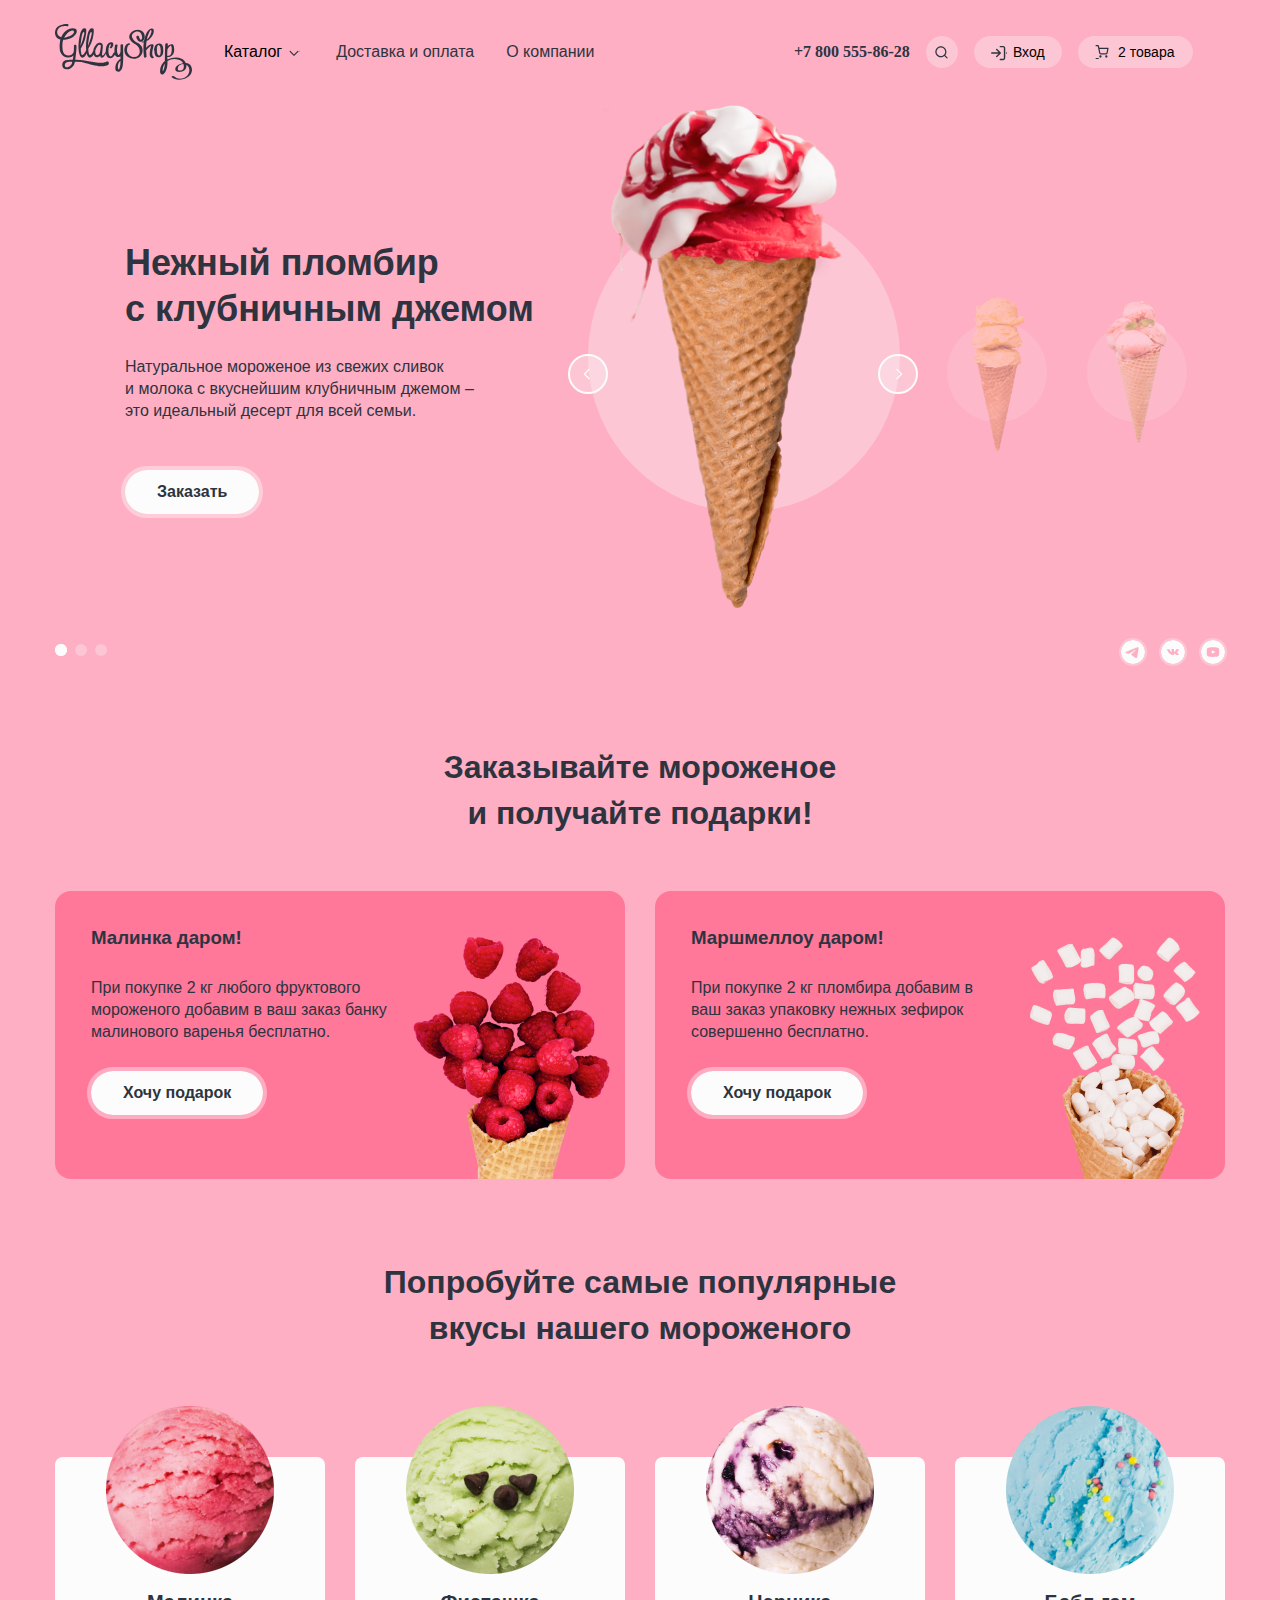
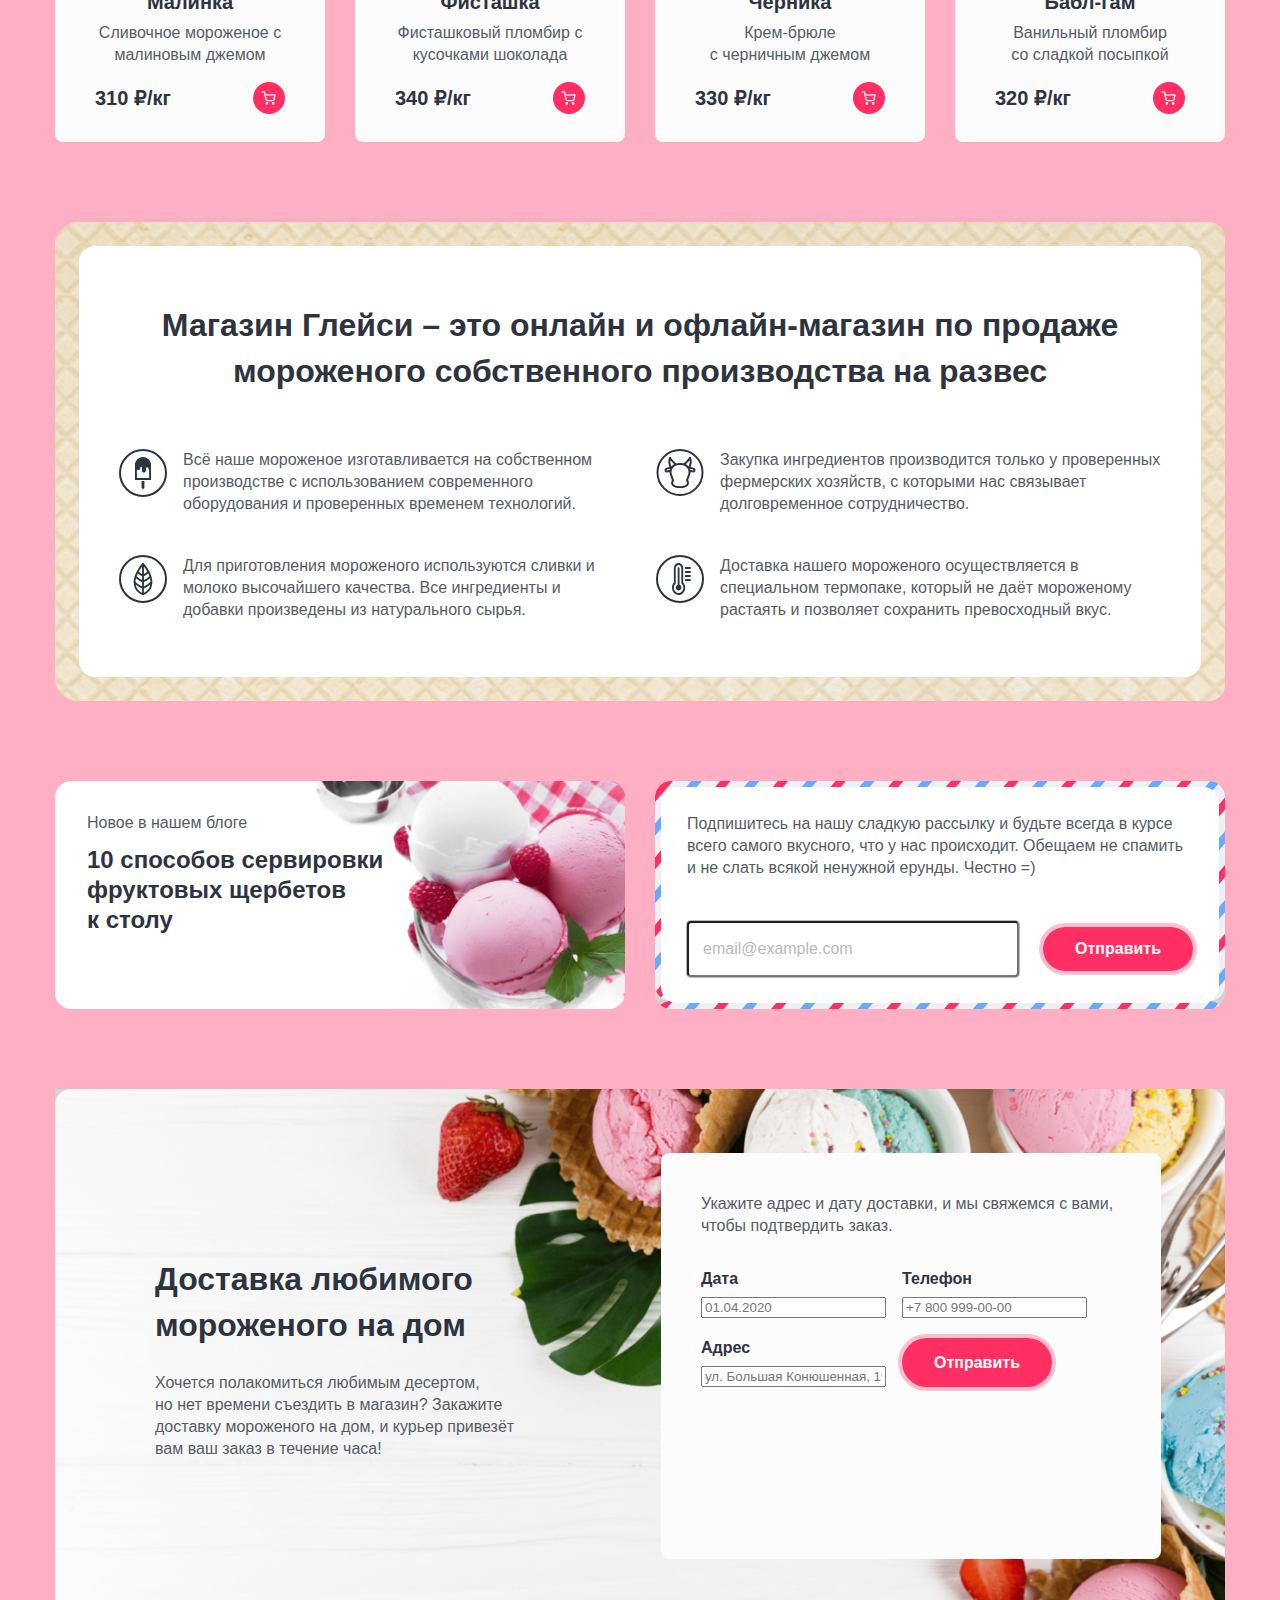
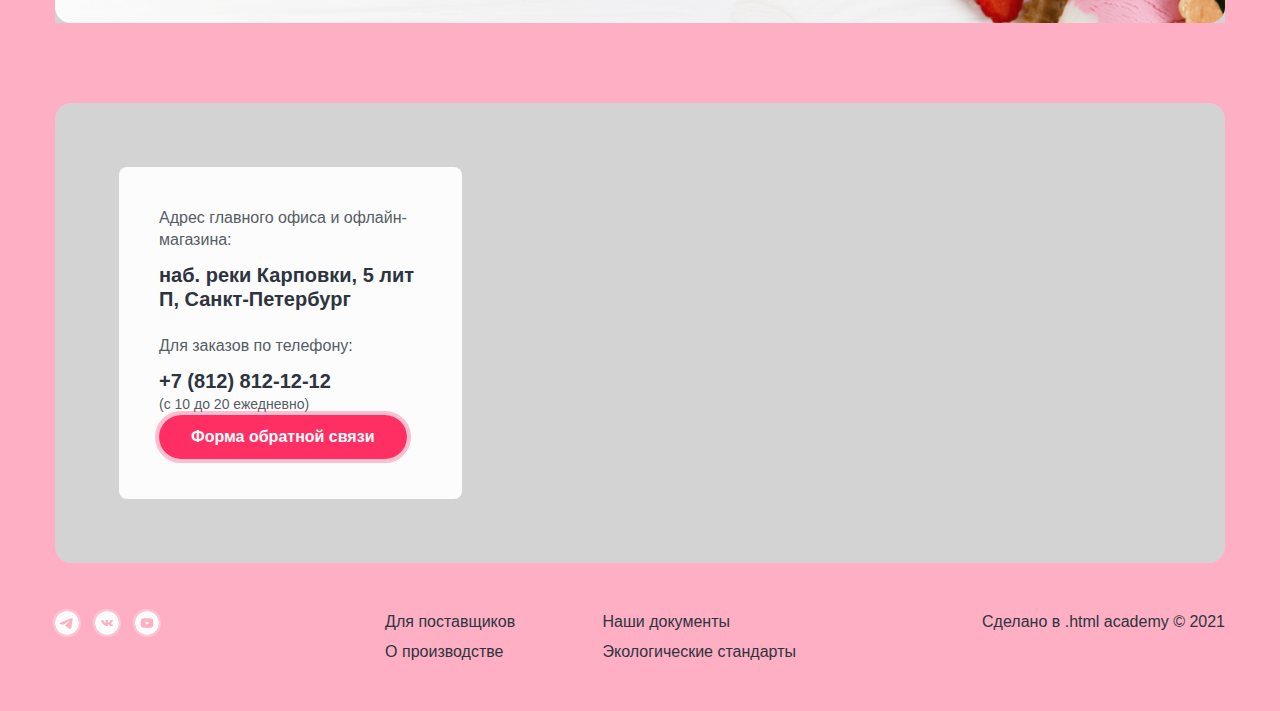
==== commit a7b37458: "26.10.2023" ====
--- a/index.html
+++ b/index.html
@@ -326,7 +326,7 @@
                 ненужной ерунды. Честно =)
               </p>
               <form class="subscription-form" action="https://echo.htmlacademy.ru/" method="get">
-                <input class="subscription-input" type="email" name="e-mail" placeholder="email@example.com"
+                <input class="subscription-input form-input" type="email" name="e-mail" placeholder="email@example.com"
                   aria-label="Адрес электронной почты" required>
                 <button class="button button-primary" type="submit">Отправить</button>
               </form>
@@ -334,14 +334,17 @@
           </div>
         </div>
         <section class="delivery section-main">
-          <h2 class="section-title delivery-title">Доставка любимого мороженого на дом</h2>
-          <p class="delivery-description">
-            Хочется полакомиться любимым десертом, но&nbsp;нет времени съездить в&nbsp;магазин? Закажите доставку
-            мороженого
-            на&nbsp;дом, и&nbsp;курьер привезёт вам ваш заказ в&nbsp;течение часа!
-          </p>
+          <div class="delivery-content-container">
+            <h2 class="delivery-title">Доставка любимого мороженого на дом</h2>
+            <p class="delivery-description">
+              Хочется полакомиться любимым десертом, но&nbsp;нет времени съездить в&nbsp;магазин? Закажите доставку
+              мороженого
+              на&nbsp;дом, и&nbsp;курьер привезёт вам ваш заказ в&nbsp;течение часа!
+            </p>
+          </div>
           <div class="delivery-form-container">
-            <p>Укажите адрес и&nbsp;дату доставки, и&nbsp;мы&nbsp;свяжемся с&nbsp;вами, чтобы подтвердить заказ.</p>
+            <p class="delivery-form-description">Укажите адрес и&nbsp;дату доставки, и&nbsp;мы&nbsp;свяжемся
+              с&nbsp;вами, чтобы подтвердить заказ.</p>
             <form class="delivery-form" action="https://echo.htmlacademy.ru/" method="get">
               <label class="delivery-input-name">Дата
                 <input class="delivery-input" type="text" name="date" aria-label="Выберите дату доставки"
@@ -389,8 +392,8 @@
         <div class="footer-menu">
           <ul class="menu-list">
             <li class="menu-item current">Для поставщиков</li>
+            <li class="menu-item">Наши документы</li>
             <li class="menu-item">О производстве</li>
-            <li class="menu-item">Наши документы</li>
             <li class="menu-item">Экологические стандарты</li>
           </ul>
         </div>
--- a/styles/styles.css
+++ b/styles/styles.css
@@ -190,6 +190,21 @@
   animation-duration: 1s;
   animation-iteration-count: infinite;
   animation-timing-function: linear;
+}
+
+.form-input {
+  padding: 16px 14px;
+  font-size: 16px;
+  font-family: "Inter", sans-serif;
+  line-height: 20px;
+  box-shadow: 0 0 0 1px #B9B9B9;
+  border-radius: 4px;
+  background-color: #ffffff;
+}
+
+.form-input::placeholder {
+  color: #B9B9B9;
+  opacity: 1;
 }
 
 /*шапка*/
@@ -1354,16 +1369,19 @@
 
 .subscription-input {
   width: 332px;
+}
+
+.form-input {
   padding: 16px 14px;
   font-size: 16px;
   font-family: "Inter", sans-serif;
   line-height: 20px;
-  border: 1px solid #B9B9B9;
+  box-shadow: 0 0 0 1px #B9B9B9;
   border-radius: 4px;
   background-color: #ffffff;
 }
 
-.subscription-input::placeholder {
+.form-input::placeholder {
   color: #B9B9B9;
   opacity: 1;
 }
@@ -1371,13 +1389,19 @@
 /*доставка*/
 
 .delivery {
-   background-image: url(../images/background/delivery.png);
+   background-image: url("../images/background/delivery.png");
    background-color: lightgray;
    background-size: cover;
    background-position: center;
    background-repeat: no-repeat;
-   padding: 167px 699px 163px 100px;
-   position: relative;
+   padding: 64px 64px 64px 100px;
+   display: grid;
+   grid-template-columns: 1fr 1fr;
+   gap: 135px;
+}
+.delivery-content-container {
+  padding-top: 103px;
+  padding-bottom: 99px;
 }
 
 .delivery-description {
@@ -1402,13 +1426,28 @@
   background-color: #fcfcfc;
   border-radius: 8px;
   padding: 40px 40px 42px 40px;
-  position: absolute;
-  top: 64px;
-  right: 64px;
+}
+
+.delivery-form-description {
+  margin: 0 0 32px 0;
+  color: #565C66;
+  font-size: 16px;
+  line-height: 22px;
 }
 
 .delivery-form {
   width: 100%;
+  display: flex;
+  flex-wrap: wrap;
+  gap: 20px 16px;
+}
+
+.delivery-input-name {
+  display: flex;
+  flex-direction: column;
+  gap: 8px;
+  font-weight: 700;
+  line-height: 20px;
 }
 
 /*adress*/
@@ -1464,3 +1503,26 @@
   color: #565C66;
   margin-bottom: 32px;
 }
+
+/* футер */
+
+.page-footer {
+  padding-top: 48px;
+  padding-bottom: 48px;
+  display: flex;
+  justify-content: space-between;
+  align-self: start;
+
+}
+
+.menu-list {
+  list-style-type: none;
+  margin: 0;
+  display: grid;
+  grid-template-columns: 1fr 1fr;
+  gap: 8px 24px;
+}
+
+.menu-item {
+
+}
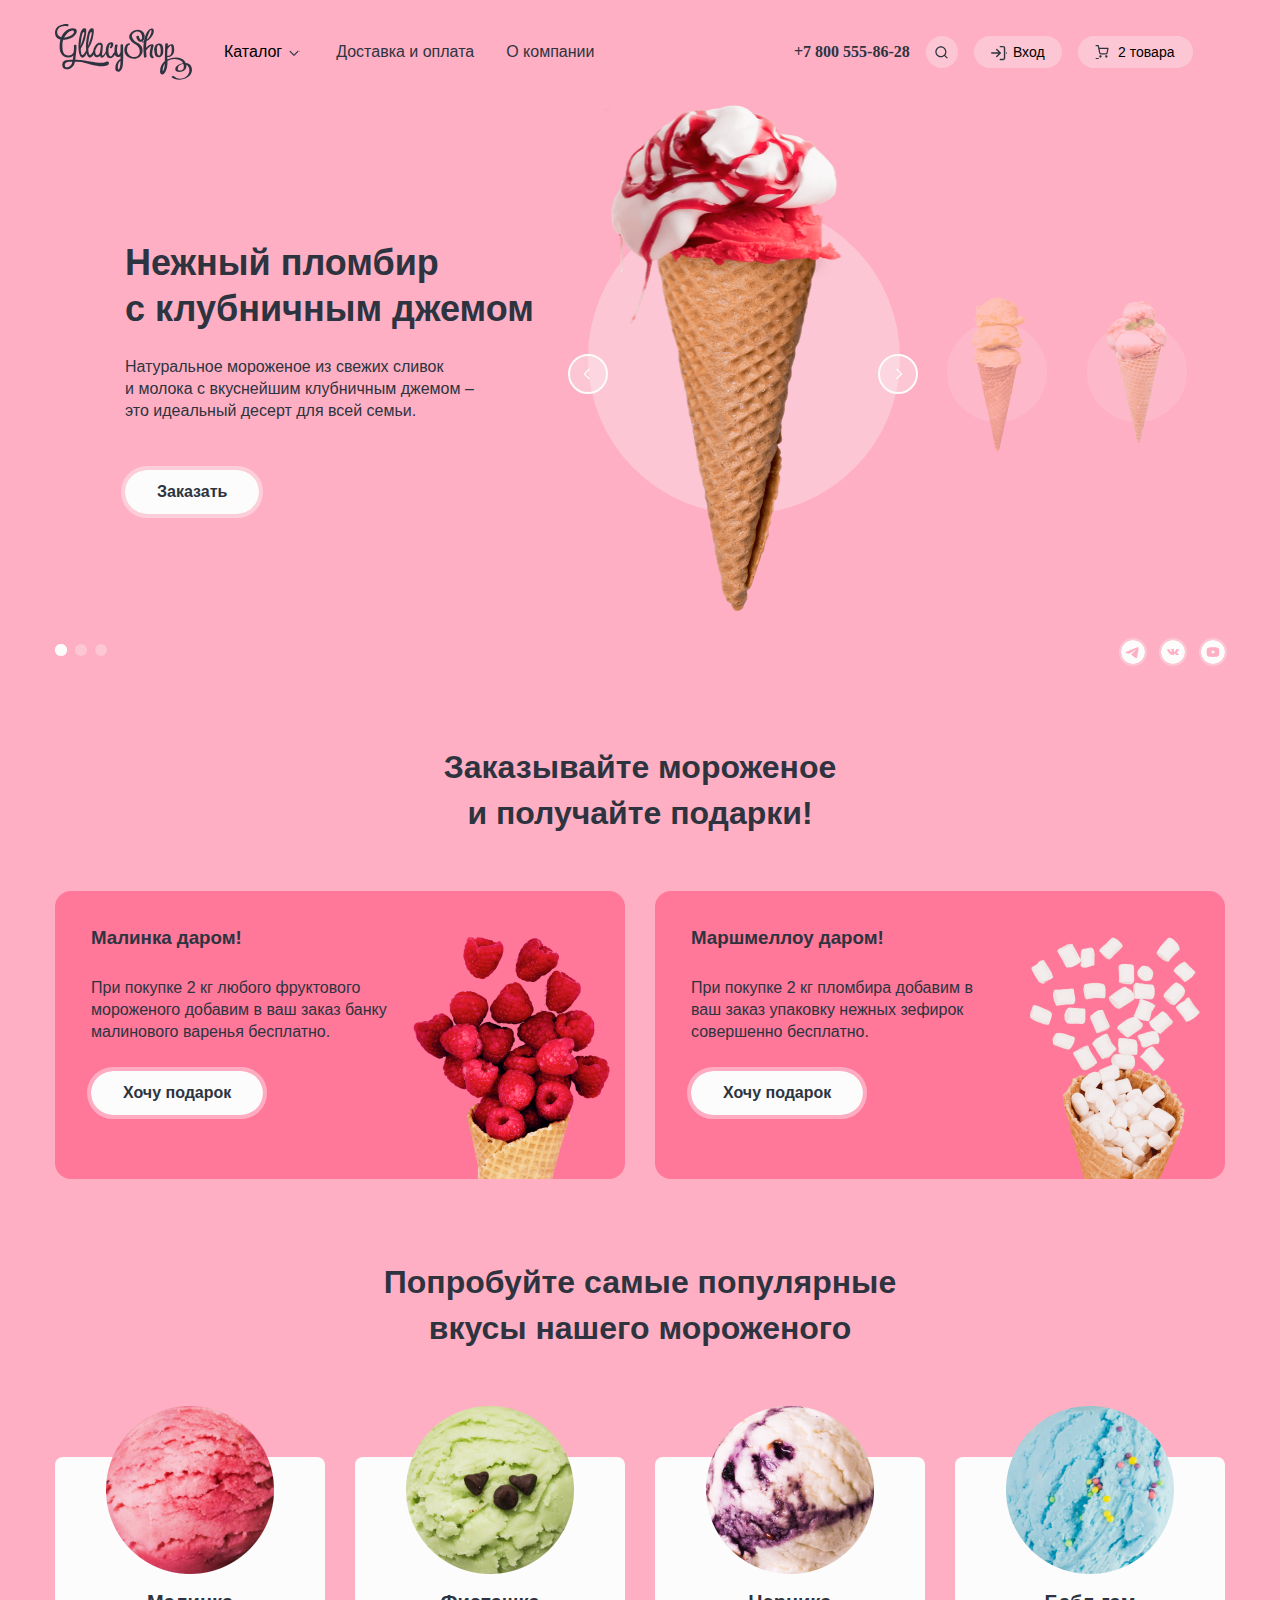
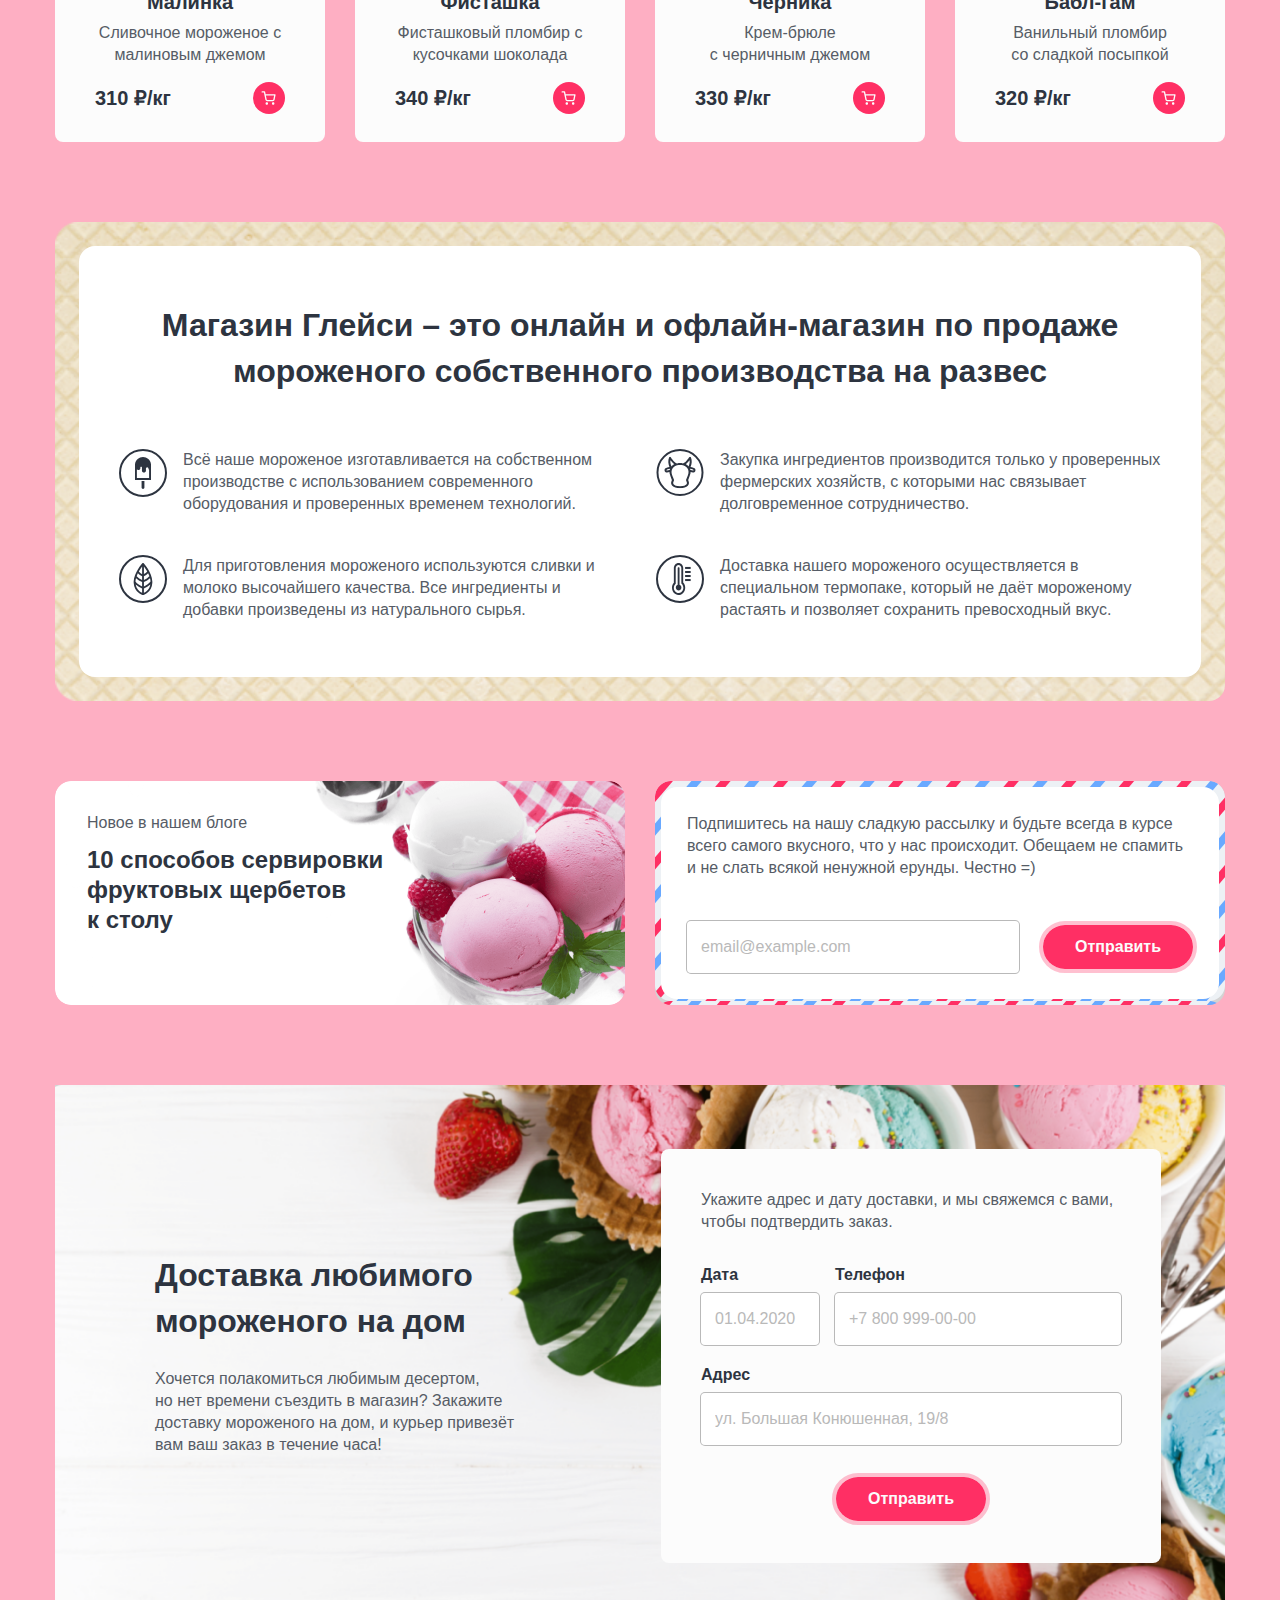
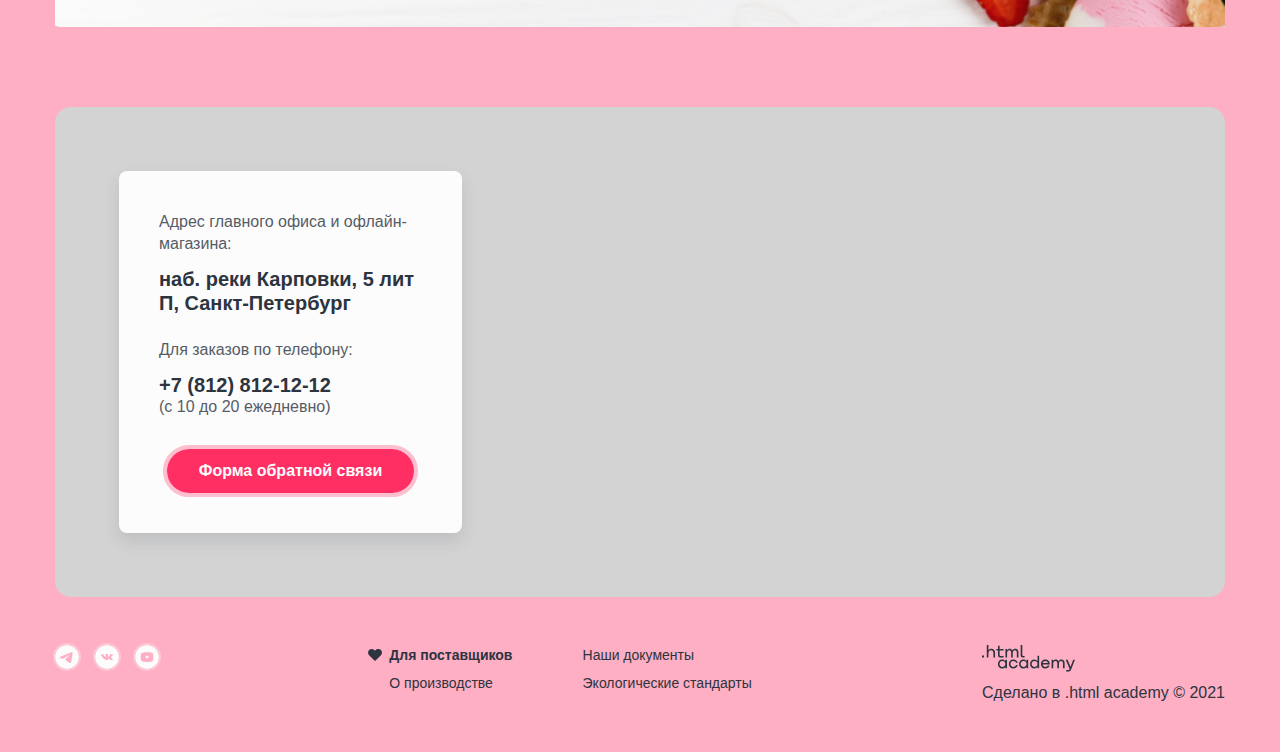
==== commit 5cfae3d0: "31.10.23" ====
--- a/index.html
+++ b/index.html
@@ -135,7 +135,7 @@
         <h1 class="visually-hidden">Добро пожаловать в интернет-магазин натурального мороженного "Gllacy".</h1>
         <section class="slider section-main">
           <ul class="slider-list">
-            <li class="slider-item is-active">
+            <li class="slider-item is-active" data-color="#FEAFC3">
               <div class="slider-content">
                 <h2 class="slider-title">Нежный пломбир<br>с клубничным джемом</h2>
                 <p class="slider-text">Натуральное мороженое из свежих сливок<br>
@@ -147,7 +147,7 @@
                   alt="Нежный пломбир с клубничным джемом.">
               </div>
             </li>
-            <li class="slider-item">
+            <li class="slider-item" data-color="#69A9FF">
               <div class="slider-content">
                 <h2 class="slider-title">Сливочное мороженое<br>со вкусом банана</h2>
                 <p class="slider-text">Сливочное мороженое с ярким банановым вкусом подарит вам свежесть и
@@ -160,7 +160,7 @@
                   alt="Сливочное мороженое со вкусом банана.">
               </div>
             </li>
-            <li class="slider-item">
+            <li class="slider-item" data-color="#FCC850">
               <div class="slider-content">
                 <h2 class="slider-title">Карамельный пломбир<br>с маршмеллоу</h2>
                 <p class="slider-text">Необычный сладкий десерт с карамельным топпингом и кусочками зефира завоюет
@@ -347,30 +347,36 @@
               с&nbsp;вами, чтобы подтвердить заказ.</p>
             <form class="delivery-form" action="https://echo.htmlacademy.ru/" method="get">
               <label class="delivery-input-name">Дата
-                <input class="delivery-input" type="text" name="date" aria-label="Выберите дату доставки"
+                <input class="form-input" type="text" name="date" aria-label="Выберите дату доставки"
                   placeholder="01.04.2020">
               </label>
               <label class="delivery-input-name">Телефон
-                <input class="delivery-input" type="tel" name="tel" aria-label="Укажите телефон"
+                <input class="form-input" type="tel" name="tel" aria-label="Укажите телефон"
                   placeholder="+7 800 999-00-00">
               </label>
               <label class="delivery-input-name">Адрес
-                <input class="delivery-input" type="text" name="adress" aria-label="Укажите адрес доставки"
+                <input class="form-input" type="text" name="adress" aria-label="Укажите адрес доставки"
                   placeholder="ул. Большая Конюшенная, 19/8">
               </label>
-              <button class="button button-primary" type="submit">Отправить</button>
+              <button class="button button-primary delivery-form-button" type="submit">Отправить</button>
             </form>
           </div>
         </section>
-        <section class="address">
+        <section class="feedback">
           <h2 class="visually-hidden">Свяжитесь с нами</h2>
-          <div class="address-container">
-            <h3 class="address-container-title">Адрес главного офиса и&nbsp;офлайн-магазина:</h3>
-            <p class="address-container-description">наб. реки Карповки, 5&nbsp;лит П, Санкт-Петербург</p>
-            <h3 class="address-container-title">Для заказов по телефону:</h3>
-            <p class="address-container-phone">+7 (812) 812-12-12</p>
-            <span class="time">(с 10 до 20 ежедневно)</span>
-            <button class="button button-primary" type="button">Форма обратной связи</button>
+          <div class="feedback-container">
+            <div class="feedback-wrapper">
+              <p class="feedback-container-title">Адрес главного офиса и&nbsp;офлайн-магазина:</p>
+              <p class="address-description">наб. реки Карповки, 5&nbsp;лит П, Санкт-Петербург</p>
+            </div>
+            <div class="feedback-wrapper">
+              <p class="feedback-container-title">Для заказов по телефону:</p>
+              <p class="feedback-phone-description">
+                <span class="feedback-phone">+7 (812) 812-12-12</span>
+                <span class="time">(с&nbsp;10&nbsp;до&nbsp;20&nbsp;ежедневно)</span>
+              </p>
+            </div>
+            <button class="button button-primary button-feedback" type="button">Форма обратной связи</button>
           </div>
         </section>
       </main>
@@ -390,15 +396,19 @@
           </ul>
         </div>
         <div class="footer-menu">
-          <ul class="menu-list">
-            <li class="menu-item current">Для поставщиков</li>
-            <li class="menu-item">Наши документы</li>
-            <li class="menu-item">О производстве</li>
-            <li class="menu-item">Экологические стандарты</li>
+          <ul class="footer-menu-list">
+            <li class="footer-menu-item current">Для поставщиков</li>
+            <li class="footer-menu-item">Наши документы</li>
+            <li class="footer-menu-item">О производстве</li>
+            <li class="footer-menu-item">Экологические стандарты</li>
           </ul>
         </div>
         <div class="development">
-          <div class="development-logo"></div>
+          <div class="development-logo">
+            <a class="development-logo-link" href="#">
+              <img src="./images/svg/logo-htmlacademy.svg" width="93" height="27" alt="Сделано в html academy">
+            </a>
+          </div>
           <span class="development-text">Сделано в .html academy © 2021</span>
         </div>
       </footer>
--- a/styles/styles.css
+++ b/styles/styles.css
@@ -197,6 +197,7 @@
   font-size: 16px;
   font-family: "Inter", sans-serif;
   line-height: 20px;
+  border: none;
   box-shadow: 0 0 0 1px #B9B9B9;
   border-radius: 4px;
   background-color: #ffffff;
@@ -205,6 +206,28 @@
 .form-input::placeholder {
   color: #B9B9B9;
   opacity: 1;
+}
+
+.form-input:hover {
+  box-shadow: 0 0 0 1px #2d3440;
+}
+
+.form-input:focus {
+  box-shadow: 0 0 0 2px #2d3440;
+  outline: none;
+}
+
+.form-input:desablet {
+  box-shadow: 0 0 0 2px #b9b9b9;
+  background-color: #e7e7e7;
+}
+
+.is-invalid.form-input {
+  box-shadow: 0 0 0 1px #ea5454;
+}
+
+.is-invalid.form-input:hover {
+  box-shadow: 0 0 0 2px #ea5454;
 }
 
 /*шапка*/
@@ -912,11 +935,17 @@
 
 .is-active .slider-image {
   align-self: flex-start;
+
 }
 
 .slider-image img {
   max-width: 100%;
   height: auto;
+}
+
+.is-active .slider-image img {
+  max-width: 100%;
+  height: 507px;
 }
 
 .slider-image::before {
@@ -1371,21 +1400,6 @@
   width: 332px;
 }
 
-.form-input {
-  padding: 16px 14px;
-  font-size: 16px;
-  font-family: "Inter", sans-serif;
-  line-height: 20px;
-  box-shadow: 0 0 0 1px #B9B9B9;
-  border-radius: 4px;
-  background-color: #ffffff;
-}
-
-.form-input::placeholder {
-  color: #B9B9B9;
-  opacity: 1;
-}
-
 /*доставка*/
 
 .delivery {
@@ -1448,60 +1462,94 @@
   gap: 8px;
   font-weight: 700;
   line-height: 20px;
-}
-
-/*adress*/
-
-.address {
+  width: 100%;
+}
+
+.delivery-input-name:last-of-type {
+  margin-bottom: 12px;
+}
+
+.delivery-input-name:nth-of-type(1){
+  width: calc(30% - 8px);
+}
+
+.delivery-input-name:nth-of-type(2){
+  width: calc(70% - 8px);
+}
+
+.delivery-form-button {
+  margin: auto;
+}
+
+/*Feedback*/
+
+.feedback {
   width: 100%;
   padding: 64px 763px 64px 64px;
   border-radius: 16px;
   background-color: lightgray;
-  background-image: url(../images/background/adress.png);
+  background-image: url("../images/background/adress.png");
   background-size: cover;
   background-repeat: no-repeat;
   background-position: center;
 }
 
-.address-container {
+.feedback-container  {
   background-color: #fcfcfc;
   padding: 40px;
   border-radius: 8px;
-}
-
-.address-container-title {
+  box-shadow: 0 8px 16px 0 rgba(45, 52, 64, 0.12);
+  display: flex;
+  flex-direction: column;
+  gap: 24px;
+}
+
+.feedback-wrapper:last-of-type {
+  margin-bottom: 8px;
+}
+
+.feedback-wrapper {
+  display: flex;
+  flex-direction: column;
+  gap: 12px;
+}
+
+.feedback-container-title {
   font-size: 16px;
-  font-weight: 400;
   line-height: 22px;
   color: #565C66;
-  margin: 0 0 12px 0;
-  padding: 0;
-}
-
-.address-container-description {
+  margin: 0;
+}
+
+.address-description {
   font-size: 20px;
   font-weight: 700;
   line-height: 24px;
   color: #2d3440;
-  margin: 0 0 24px 0;
-  padding: 0;
-}
-
-.address-container-phone {
+  margin: 0;
+}
+
+.feedback-phone-description {
+  margin: 0;
+  display: flex;
+  flex-direction: column;
+}
+
+.feedback-phone {
   font-size: 20px;
   font-weight: 700;
   line-height: 24px;
   color: #2d3440;
   margin: 0;
-  padding: 0;
 }
 
 .time {
-  font-size: 14px;
-  font-weight: 400;
   line-height: 20px;
   color: #565C66;
-  margin-bottom: 32px;
+}
+
+.button-feedback {
+  margin: auto;
 }
 
 /* футер */
@@ -1511,18 +1559,68 @@
   padding-bottom: 48px;
   display: flex;
   justify-content: space-between;
-  align-self: start;
-
-}
-
-.menu-list {
+  align-items: start;
+
+}
+
+.footer-menu-list {
   list-style-type: none;
   margin: 0;
+  padding: 0;
   display: grid;
   grid-template-columns: 1fr 1fr;
   gap: 8px 24px;
 }
 
-.menu-item {
-
-}
+.footer-menu-item {
+  font-size: 14px;
+  line-height: 20px;
+}
+
+.footer-menu-item.current {
+  font-weight: 700;
+  line-height: 20px;
+  font-size: 14px;
+  position: relative;
+}
+
+.footer-menu-item.current::before {
+  content: "";
+  display: block;
+  width: 16px;
+  height: 16px;
+  background-image: url("../images/svg/footer-current-heart.svg");
+  background-repeat: no-repeat;
+  background-size: contain;
+  position: absolute;
+  top: 2px;
+  left: -22px;
+
+
+}
+
+
+.development {
+  display: flex;
+  flex-direction: column;
+  gap: 10px;
+  justify-content: space-between;
+  align-items: flex-start;
+}
+
+.development-logo-link {
+  display: flex;
+  transition: opacity 0.3s ease;
+}
+
+.development-logo-link:hover {
+  opacity: 0.3;
+}
+
+.development-logo-link:focus {
+  opacity: 0.6;
+}
+
+.development-logo-link:active {
+  opacity: 0.3;
+}
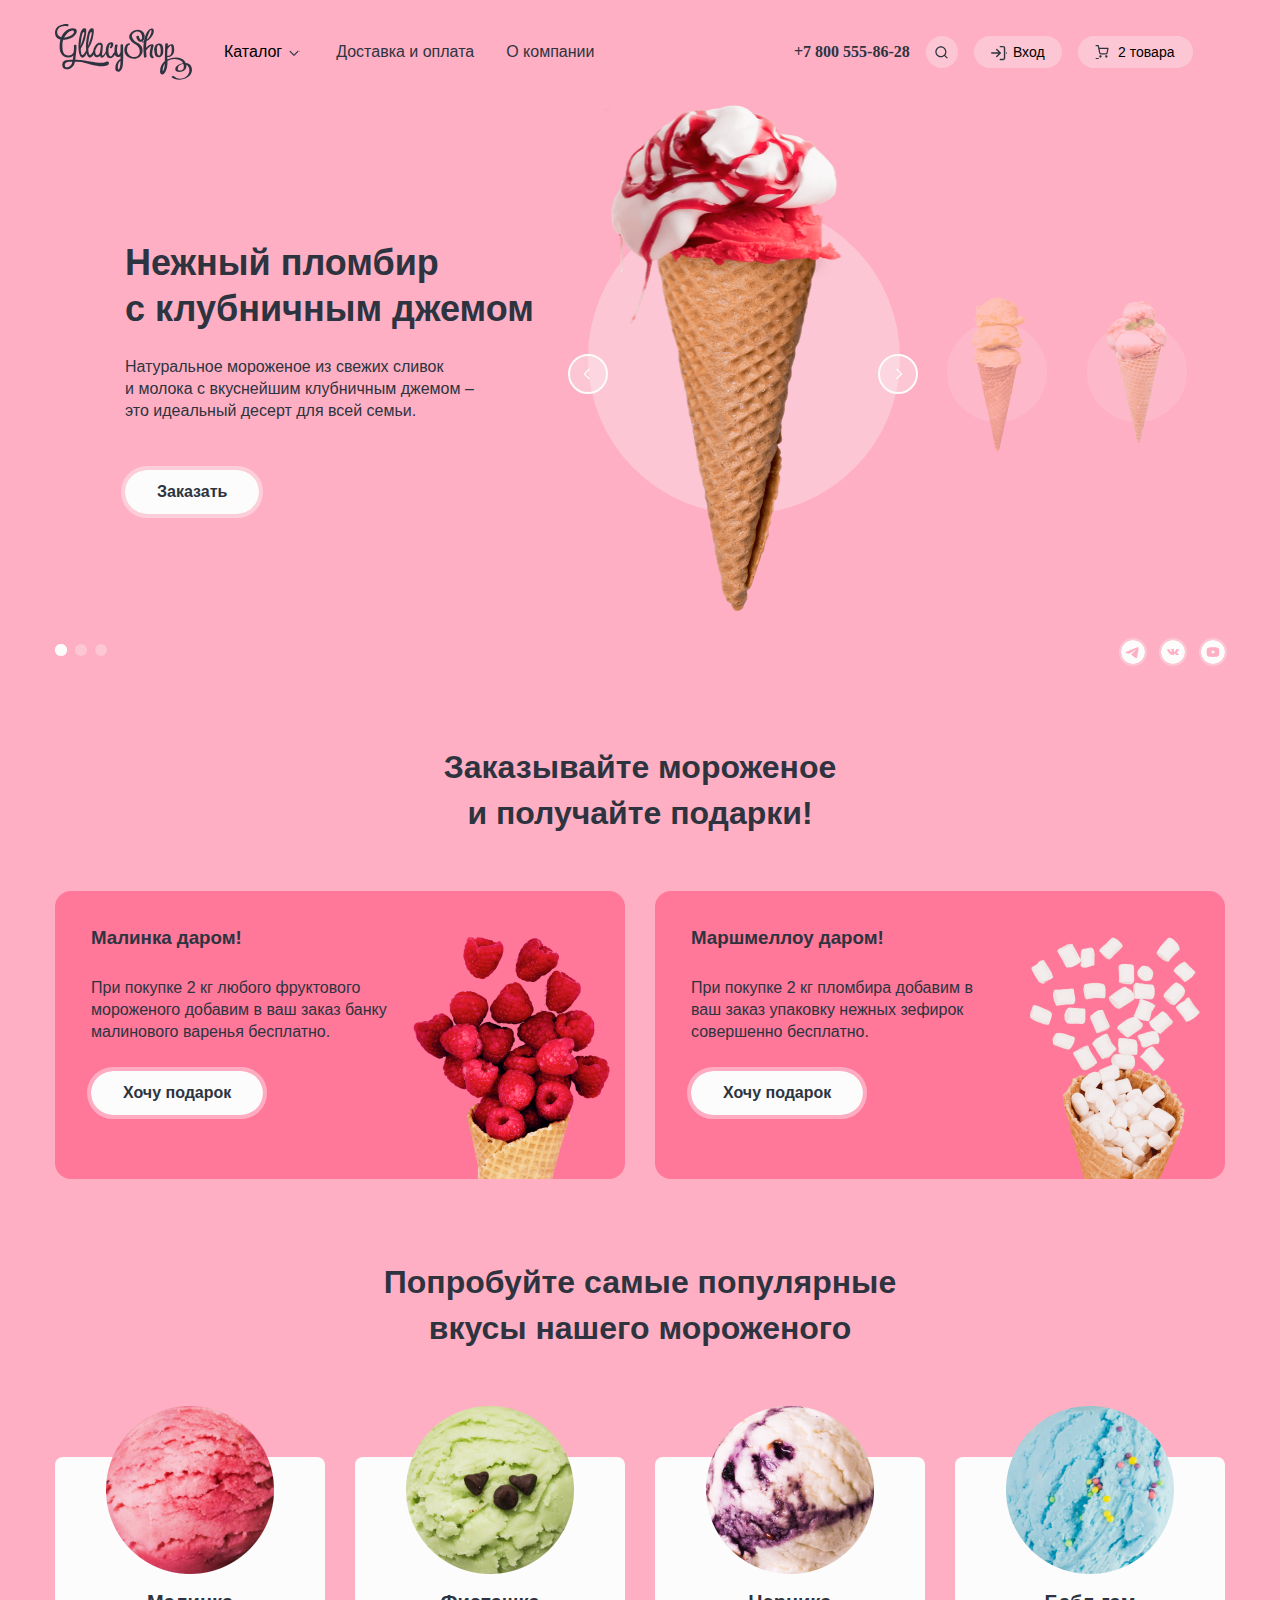
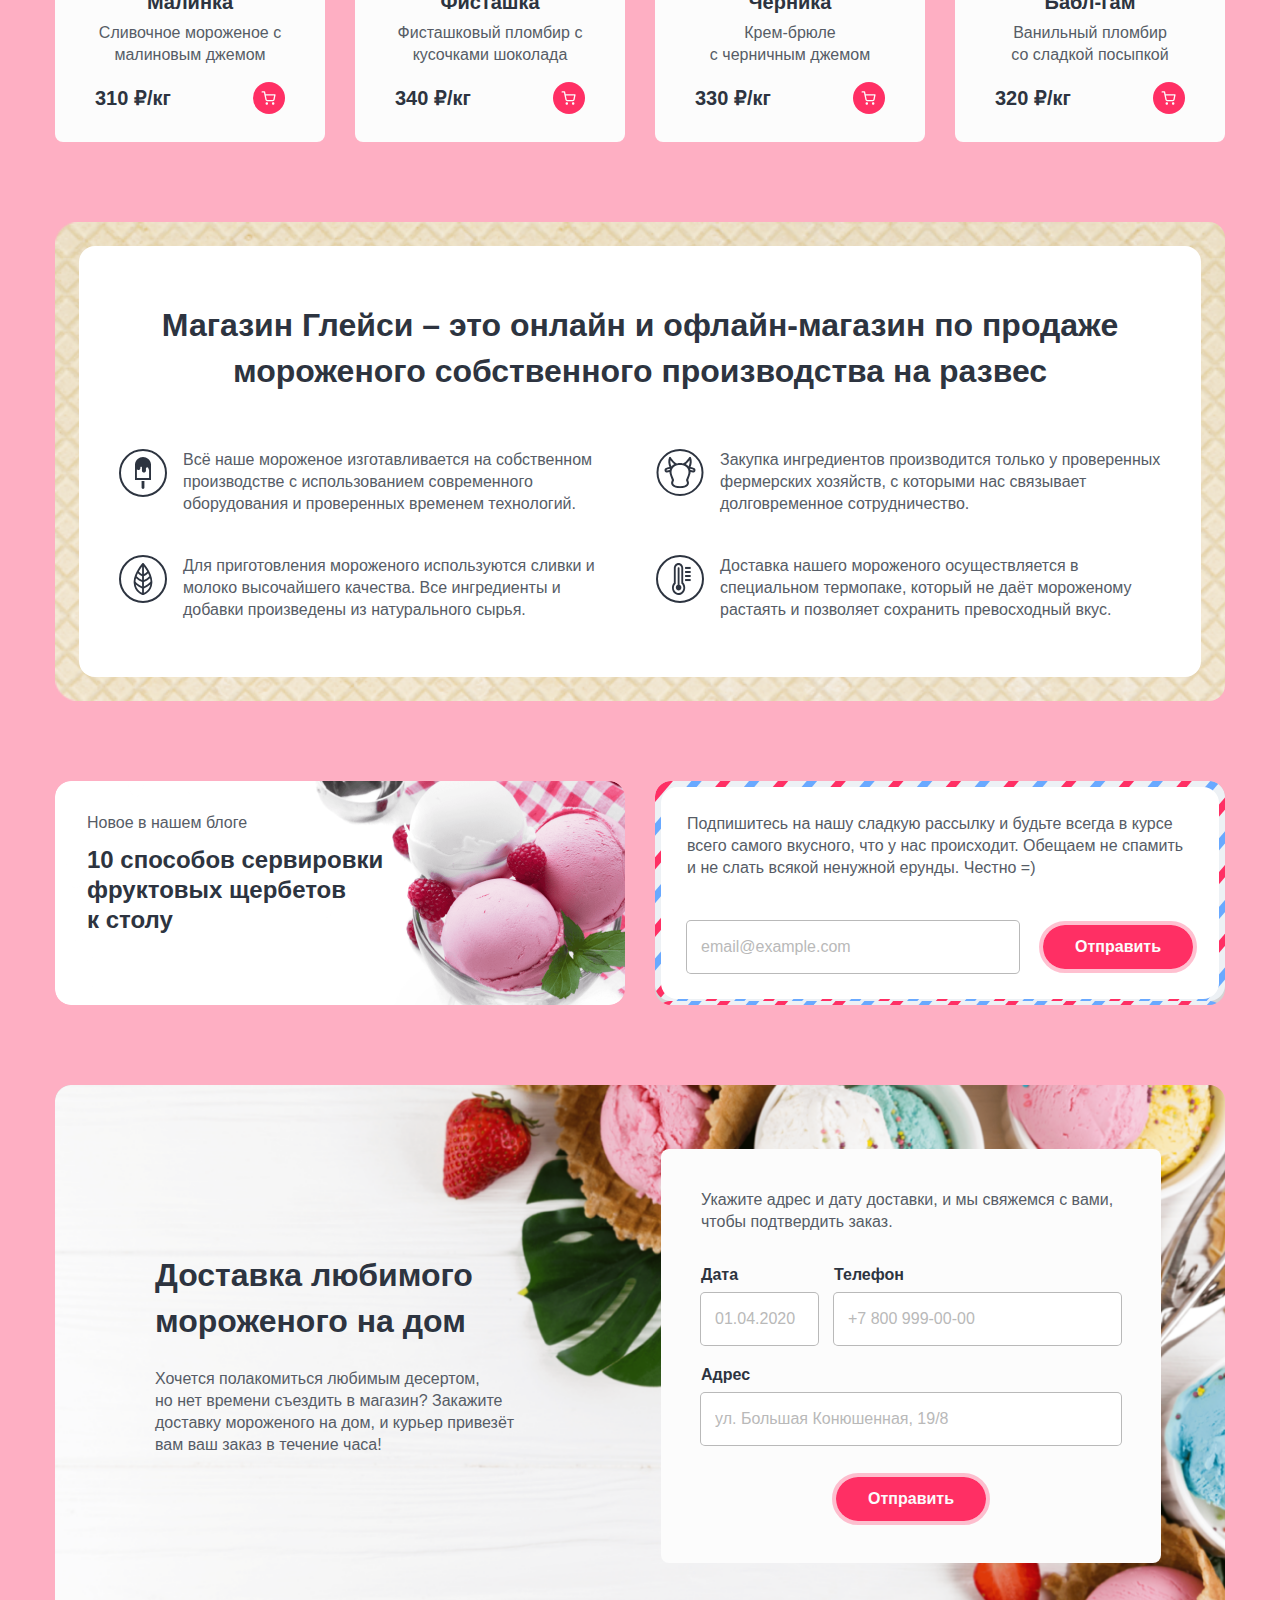
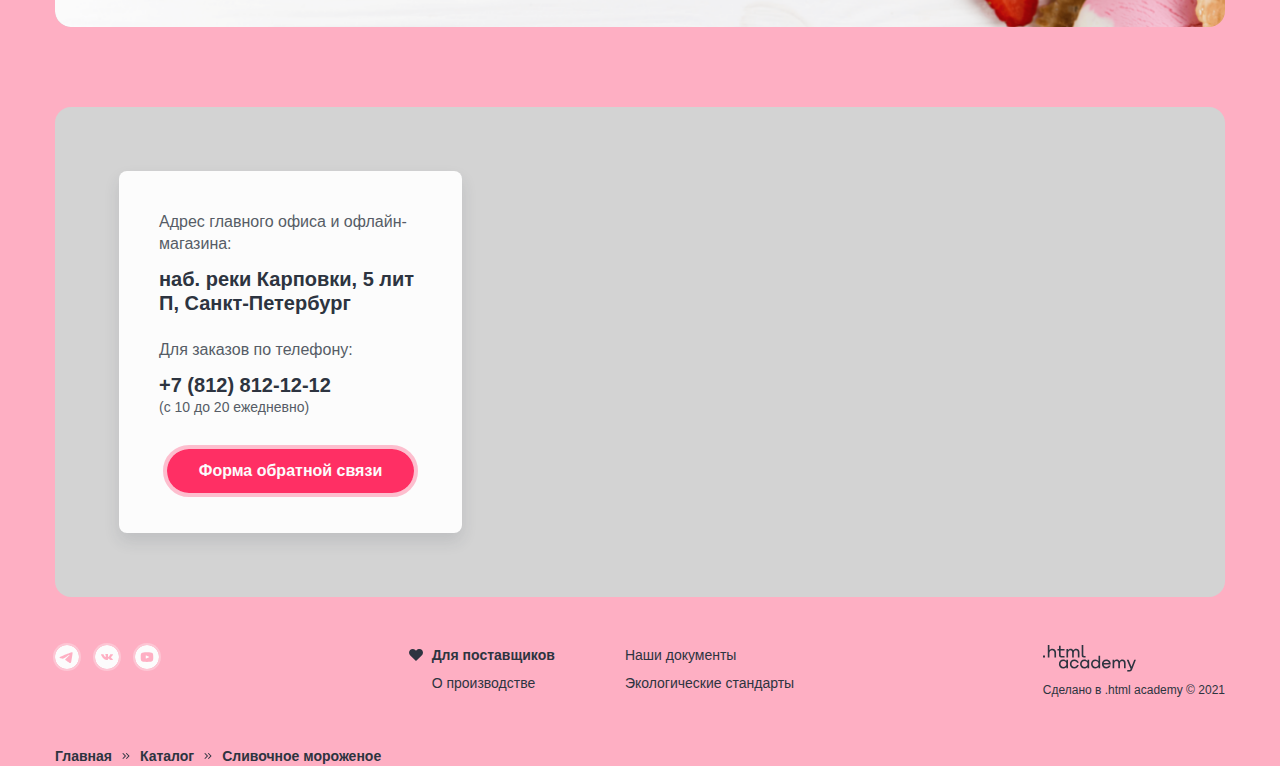
==== commit bb63ee81: "5.11.23" ====
--- a/index.html
+++ b/index.html
@@ -365,53 +365,54 @@
         <section class="feedback">
           <h2 class="visually-hidden">Свяжитесь с нами</h2>
           <div class="feedback-container">
-            <div class="feedback-wrapper">
-              <p class="feedback-container-title">Адрес главного офиса и&nbsp;офлайн-магазина:</p>
-              <p class="address-description">наб. реки Карповки, 5&nbsp;лит П, Санкт-Петербург</p>
-            </div>
-            <div class="feedback-wrapper">
-              <p class="feedback-container-title">Для заказов по телефону:</p>
-              <p class="feedback-phone-description">
-                <span class="feedback-phone">+7 (812) 812-12-12</span>
-                <span class="time">(с&nbsp;10&nbsp;до&nbsp;20&nbsp;ежедневно)</span>
-              </p>
-            </div>
+            <p class="feedback-title">Адрес главного офиса и&nbsp;офлайн-магазина:</p>
+            <p class="feedback-contact feedback-contact-margin">наб. реки Карповки, 5&nbsp;лит П, Санкт-Петербург</p>
+            <p class="feedback-title">Для заказов по телефону:</p>
+            <p class="feedback-contact">
+              <a class="feedback-contact-link" href="tel:+78128121212">+7 (812) 812-12-12</a>
+            </p>
+            <span class="feedback-info">(с&nbsp;10&nbsp;до&nbsp;20&nbsp;ежедневно)</span>
             <button class="button button-primary button-feedback" type="button">Форма обратной связи</button>
           </div>
         </section>
       </main>
       <footer class="page-footer">
-        <div class="footer-socials">
-          <ul class="slider-socials-list socials">
-            <li class="slider-socials-item">
-              <a class="socials-link socials-link-tg" href="https://t.me/htmlacademy" aria-label="Наш телеграмм"></a>
-            </li>
-            <li class="slider-socials-item">
-              <a class="socials-link socials-link-vk" href="https://vk.com/htmlacademy" aria-label="Вконтакте"></a>
-            </li>
-            <li class="slider-socials-item">
-              <a class="socials-link socials-link-yt" href="https://www.youtube.com/user/htmlacademyru"
-                aria-label="Ютуб"></a>
-            </li>
-          </ul>
-        </div>
+        <ul class="slider-socials-list socials">
+          <li class="slider-socials-item">
+            <a class="socials-link socials-link-tg" href="https://t.me/htmlacademy" aria-label="Наш телеграмм"></a>
+          </li>
+          <li class="slider-socials-item">
+            <a class="socials-link socials-link-vk" href="https://vk.com/htmlacademy" aria-label="Вконтакте"></a>
+          </li>
+          <li class="slider-socials-item">
+            <a class="socials-link socials-link-yt" href="https://www.youtube.com/user/htmlacademyru"
+              aria-label="Ютуб"></a>
+          </li>
+        </ul>
         <div class="footer-menu">
-          <ul class="footer-menu-list">
-            <li class="footer-menu-item current">Для поставщиков</li>
-            <li class="footer-menu-item">Наши документы</li>
-            <li class="footer-menu-item">О производстве</li>
-            <li class="footer-menu-item">Экологические стандарты</li>
-          </ul>
+          <h3 class="footer-menu-title">Для поставщиков</h3>
+          <a class="footer-menu-link" href="#">Наши документы</a>
+          <a class="footer-menu-link" href="#">О производстве</a>
+          <a class="footer-menu-link" href="#">Экологические стандарты</a>
         </div>
         <div class="development">
-          <div class="development-logo">
-            <a class="development-logo-link" href="#">
-              <img src="./images/svg/logo-htmlacademy.svg" width="93" height="27" alt="Сделано в html academy">
-            </a>
-          </div>
+          <a class="development-logo-link" href="#">
+            <img src="./images/svg/logo-htmlacademy.svg" width="93" height="27" alt="Сделано в html academy">
+          </a>
           <span class="development-text">Сделано в .html academy © 2021</span>
         </div>
       </footer>
+      <ol class="breadcrumbs">
+        <li class="breadcrumbs-item">
+          <a class="breadcrumbs-link" href="#">Главная</a>
+        </li>
+        <li class="breadcrumbs-item">
+          <a class="breadcrumbs-link" href="#">Каталог</a>
+        </li>
+        <li class="breadcrumbs-item breadcrumbs-active">
+          <a class="breadcrumbs-link" href="#">Сливочное мороженое</a>
+        </li>
+      </ol>
     </div>
     <script src="./js/index.js"></script>
   </body>
--- a/styles/styles.css
+++ b/styles/styles.css
@@ -976,8 +976,9 @@
   padding: 0;
   list-style-type: none;
   display: flex;
-  gap: 16px;
-  min-width: 104px;
+  flex-wrap: wrap;
+  gap: 10px 16px;
+  width: 104px;
 }
 
 .socials-link {
@@ -1406,12 +1407,13 @@
    background-image: url("../images/background/delivery.png");
    background-color: lightgray;
    background-size: cover;
-   background-position: center;
+   background-position: left;
    background-repeat: no-repeat;
    padding: 64px 64px 64px 100px;
    display: grid;
    grid-template-columns: 1fr 1fr;
    gap: 135px;
+   border-radius: 16px;
 }
 .delivery-content-container {
   padding-top: 103px;
@@ -1436,24 +1438,33 @@
 }
 
 .delivery-form-container {
-  width: 500px;
+  display: flex;
+  flex-direction: column;
+  gap: 32px;
   background-color: #fcfcfc;
   border-radius: 8px;
   padding: 40px 40px 42px 40px;
+  align-self: start;
 }
 
 .delivery-form-description {
-  margin: 0 0 32px 0;
+  margin: 0;
   color: #565C66;
   font-size: 16px;
   line-height: 22px;
 }
 
 .delivery-form {
-  width: 100%;
-  display: flex;
-  flex-wrap: wrap;
-  gap: 20px 16px;
+  display: grid;
+    grid-template-columns: 117px 287px;
+    grid-template-rows: auto auto auto;
+    gap: 20px 16px;
+    align-content: start;
+    width: 100%;
+    /*display: flex;
+    flex-wrap: wrap;
+    gap: 20px 16px;
+    align-items: flex-start;*/
 }
 
 .delivery-input-name {
@@ -1470,15 +1481,25 @@
 }
 
 .delivery-input-name:nth-of-type(1){
-  width: calc(30% - 8px);
+  /*width: calc(30% - 8px);*/
+  grid-column: 1/2;
+  grid-row: 1/2;
 }
 
 .delivery-input-name:nth-of-type(2){
-  width: calc(70% - 8px);
+  /*width: calc(70% - 8px);*/
+  grid-column: 2/3;
+  grid-row: 1/2;
+}
+
+.delivery-input-name:nth-of-type(3) {
+  grid-column: 1/3;
+  grid-row: 2/3;
 }
 
 .delivery-form-button {
-  margin: auto;
+  margin: 0 auto;
+  grid-column: 1/3;
 }
 
 /*Feedback*/
@@ -1501,27 +1522,16 @@
   box-shadow: 0 8px 16px 0 rgba(45, 52, 64, 0.12);
   display: flex;
   flex-direction: column;
-  gap: 24px;
-}
-
-.feedback-wrapper:last-of-type {
-  margin-bottom: 8px;
-}
-
-.feedback-wrapper {
-  display: flex;
-  flex-direction: column;
-  gap: 12px;
-}
-
-.feedback-container-title {
+}
+
+.feedback-title {
   font-size: 16px;
   line-height: 22px;
   color: #565C66;
-  margin: 0;
-}
-
-.address-description {
+  margin: 0 0 12px 0;
+}
+
+.feedback-contact {
   font-size: 20px;
   font-weight: 700;
   line-height: 24px;
@@ -1529,27 +1539,47 @@
   margin: 0;
 }
 
+.feedback-contact-margin {
+  margin-bottom: 24px;
+}
+
 .feedback-phone-description {
   margin: 0;
   display: flex;
   flex-direction: column;
 }
 
-.feedback-phone {
+.feedback-contact-link {
   font-size: 20px;
   font-weight: 700;
   line-height: 24px;
   color: #2d3440;
   margin: 0;
-}
-
-.time {
+  text-decoration: none;
+}
+
+.feedback-contact-link:hover {
+  opacity: 0.3;
+}
+
+.feedback-contact-link:focus {
+  opacity: 0.6;
+  outline: none;
+}
+
+.feedback-contact-link:active {
+  opacity: 0.3;
+}
+
+.feedback-info {
   line-height: 20px;
   color: #565C66;
+  font-size: 14px;
+  margin: 0 0 32px 0;
 }
 
 .button-feedback {
-  margin: auto;
+  margin: 0 auto;
 }
 
 /* футер */
@@ -1559,32 +1589,48 @@
   padding-bottom: 48px;
   display: flex;
   justify-content: space-between;
+  gap: 40px;
   align-items: start;
-
-}
-
-.footer-menu-list {
-  list-style-type: none;
-  margin: 0;
-  padding: 0;
+}
+
+.footer-menu {
   display: grid;
   grid-template-columns: 1fr 1fr;
   gap: 8px 24px;
-}
-
-.footer-menu-item {
+  position: relative;
+  padding-left: 24px;
+}
+
+.footer-menu-title {
   font-size: 14px;
   line-height: 20px;
-}
-
-.footer-menu-item.current {
   font-weight: 700;
+  margin: 0;
+}
+
+.footer-menu-link {
+  text-decoration: none;
+  color: #2d3440;
+  font-size: 14px;
   line-height: 20px;
-  font-size: 14px;
-  position: relative;
-}
-
-.footer-menu-item.current::before {
+}
+
+.footer-menu-link:hover {
+  opacity: 0.3
+}
+
+.footer-menu-link:focus {
+  opacity: 0.6;
+  outline: none;
+}
+
+.footer-menu-link:active {
+  opacity: 0.3
+}
+
+
+
+.footer-menu-title::before {
   content: "";
   display: block;
   width: 16px;
@@ -1594,9 +1640,7 @@
   background-size: contain;
   position: absolute;
   top: 2px;
-  left: -22px;
-
-
+  left: 0;
 }
 
 
@@ -1606,6 +1650,7 @@
   gap: 10px;
   justify-content: space-between;
   align-items: flex-start;
+  max-width: 193px;
 }
 
 .development-logo-link {
@@ -1624,3 +1669,45 @@
 .development-logo-link:active {
   opacity: 0.3;
 }
+
+.development-text {
+  font-size: 12px;
+  font-style: normal;
+  line-height: 16px;
+}
+
+/* breadcrumbs */
+
+.breadcrumbs {
+  margin: 0;
+  padding: 0;
+  list-style-type: none;
+  display: flex;
+  flex-wrap: wrap;
+  gap: 8px;
+  align-items: center;
+}
+
+.breadcrumbs-item {
+  display: flex;
+  gap: 8px;
+  align-items: center;
+}
+
+.breadcrumbs-link {
+  text-decoration: none;
+  color: #2d3440;
+  font-size: 14px;
+  font-weight: 700;
+  line-height: 20px;
+}
+
+.breadcrumbs .breadcrumbs-item:not(:last-child)::after {
+  display: block;
+  width: 12px;
+  height: 12px ;
+  content: "";
+  background-image: url("../images/svg/breadcrumbs.svg");
+  background-repeat: no-repeat;
+  background-position: center;
+}
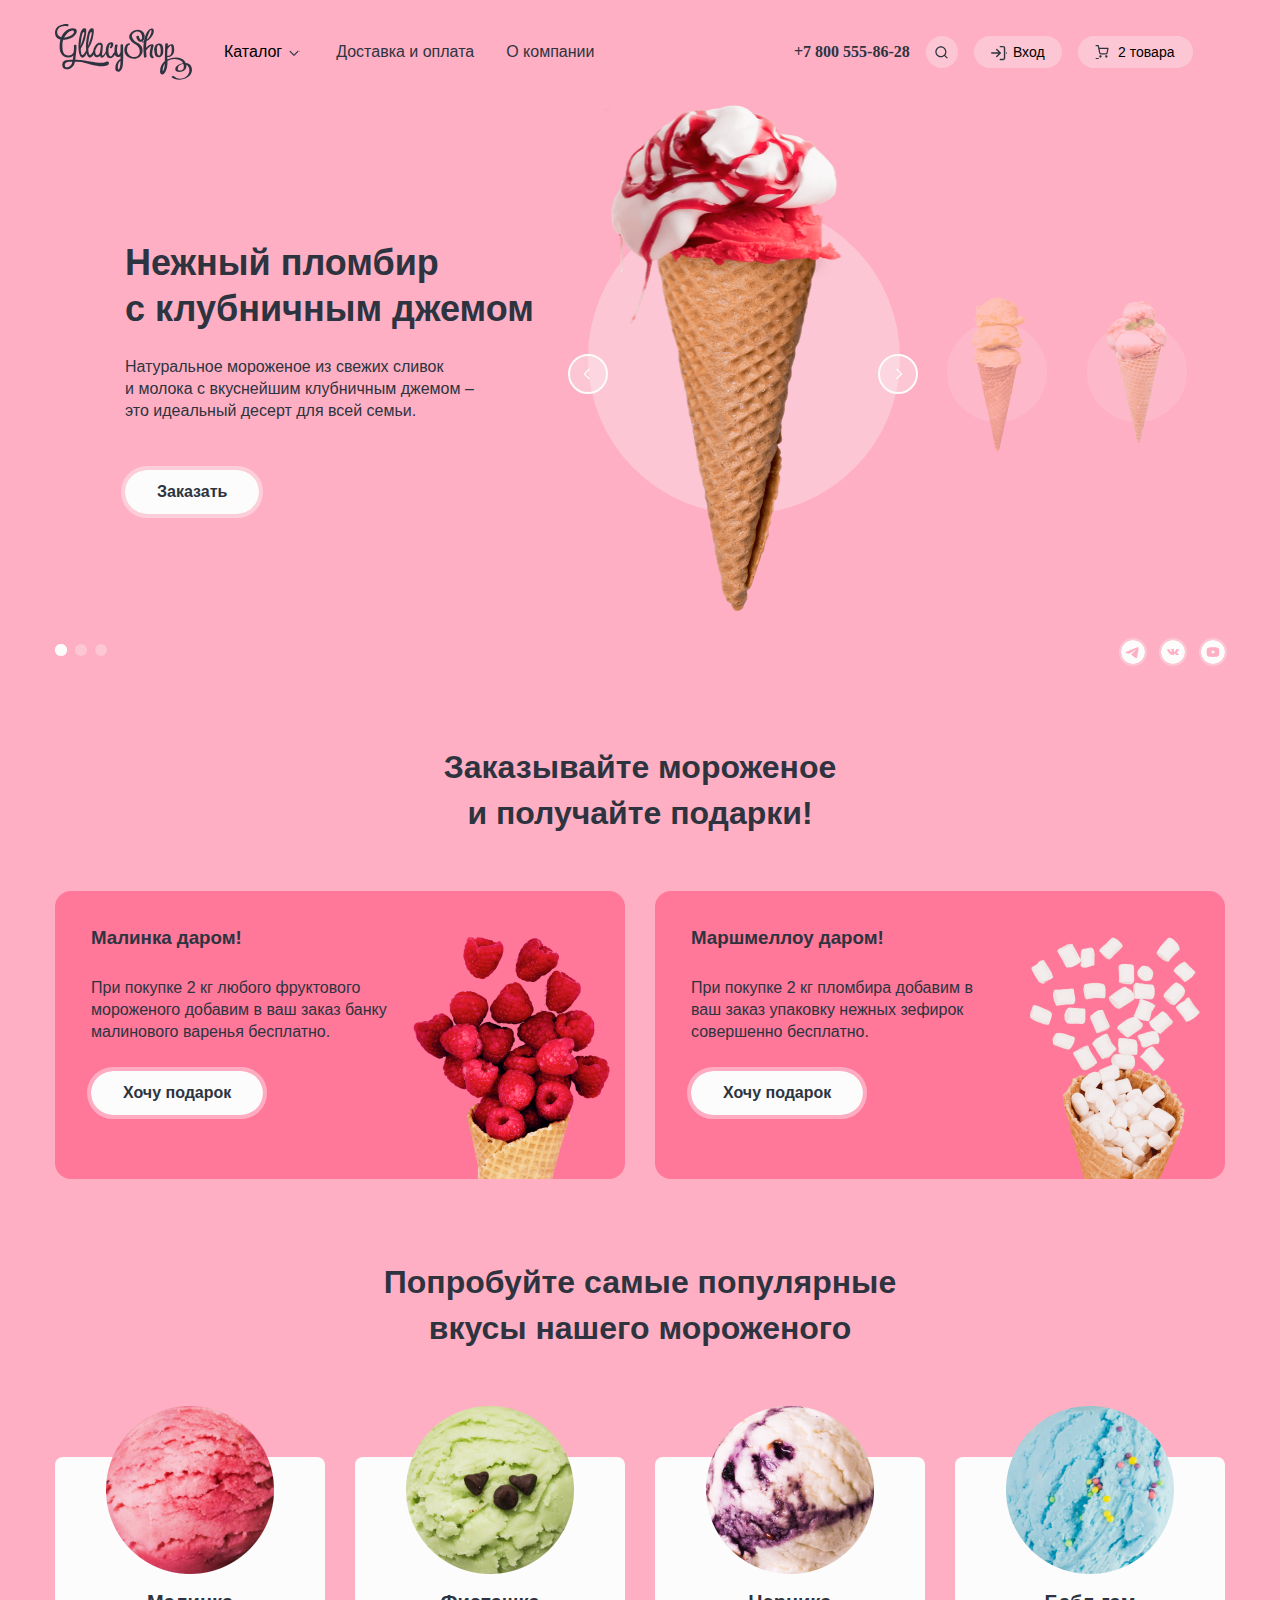
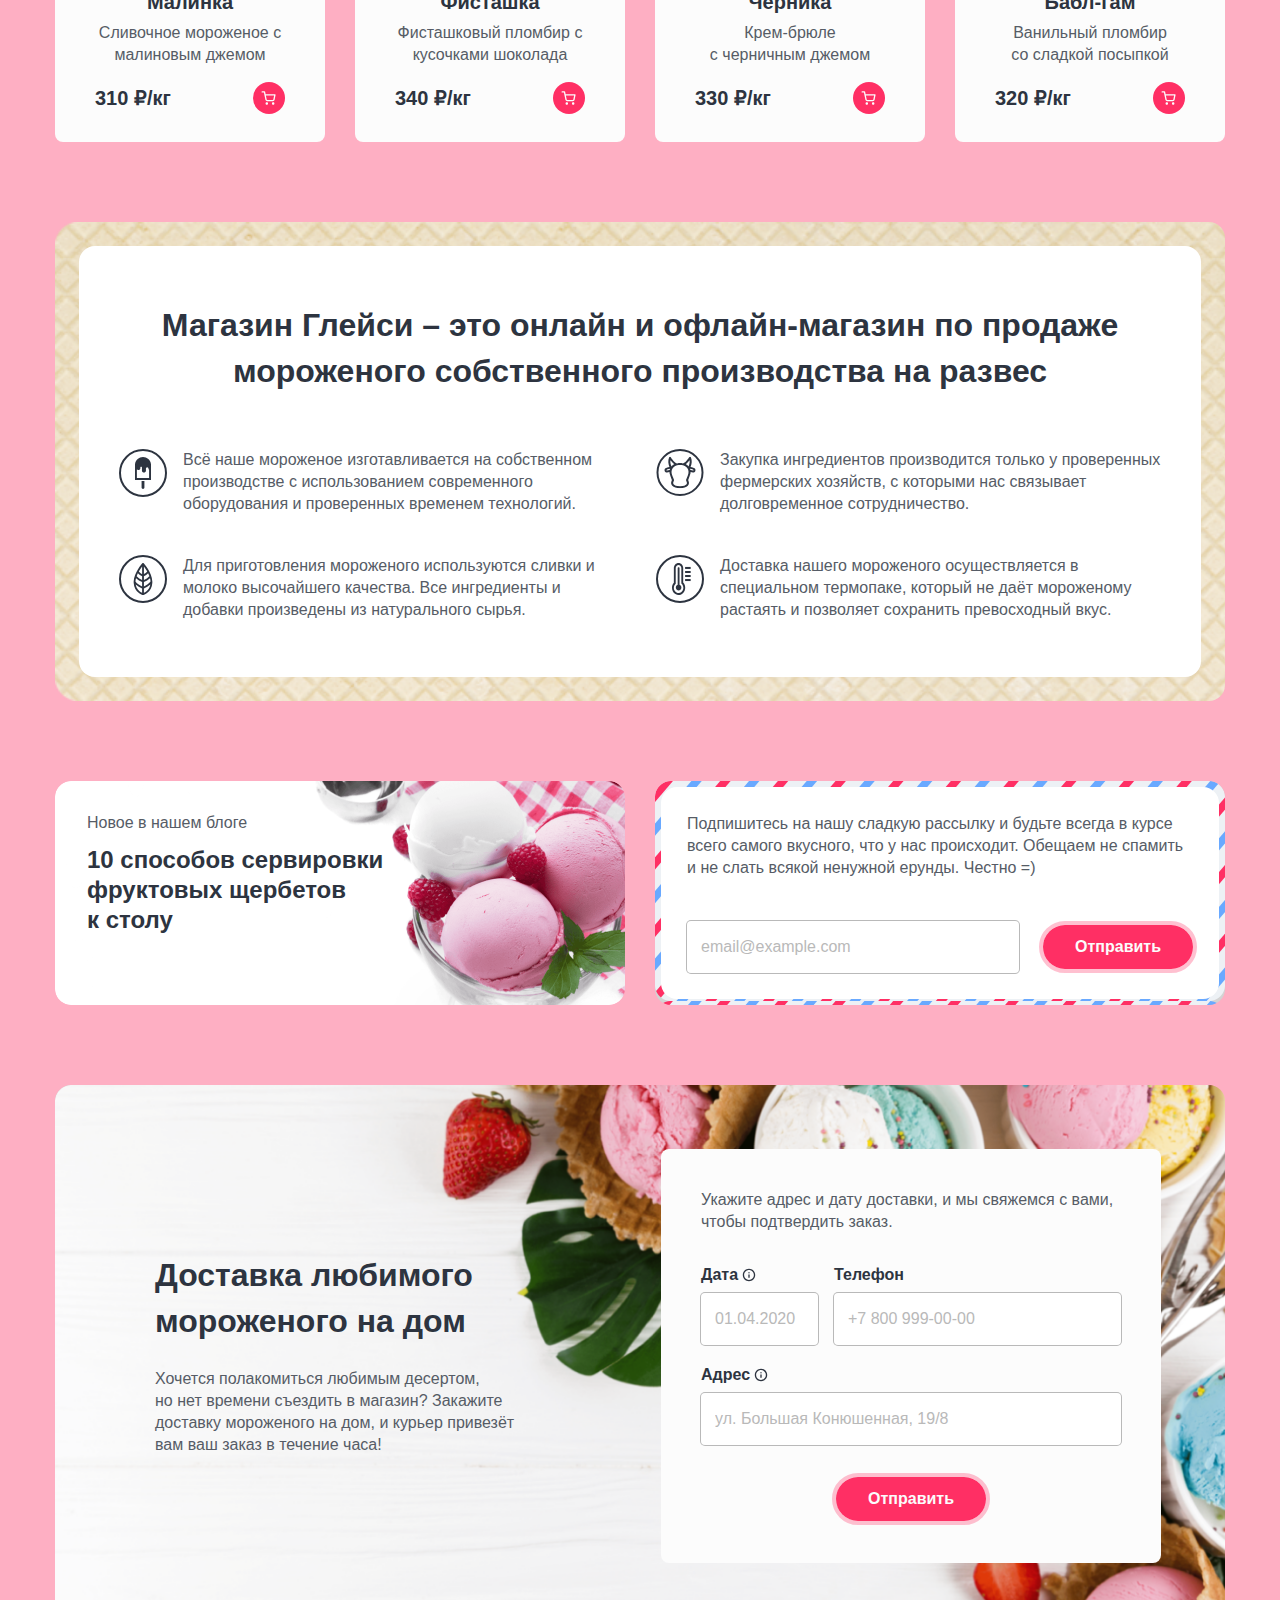
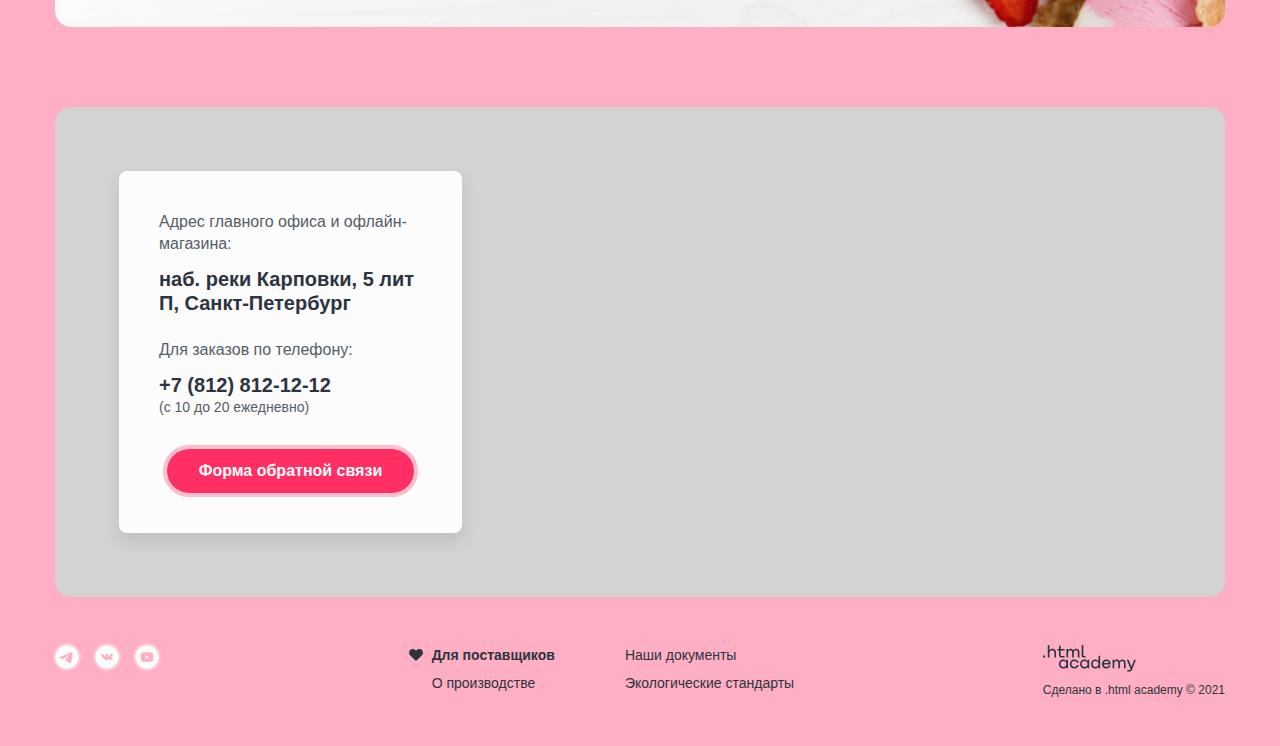
==== commit ef7e69bc: "12.12. 2023" ====
--- a/index.html
+++ b/index.html
@@ -15,7 +15,7 @@
     <div class="page-container">
       <header class="page-header">
         <nav class="navigation">
-          <a class="navigation-logo" href="#" aria-label="переход на главную страницу">
+          <a class="navigation-logo" href="index.html" aria-label="переход на главную страницу">
             <img class="logo-logo-image" src="./images/svg/logo.svg" width="137" height="56"
               alt="магазин мороженного Глейси.">
           </a>
@@ -27,7 +27,7 @@
                   <h3 class="catalog-title">Новинки</h3>
                   <ul class="catalog-list">
                     <li class="catalog-item">
-                      <a class="catalog-link" href="#">Сливочное</a>
+                      <a class="catalog-link" href="catalog.html">Сливочное</a>
                     </li>
                     <li class="catalog-item">
                       <a class="catalog-link" href="#">Щербеты</a>
@@ -346,7 +346,12 @@
             <p class="delivery-form-description">Укажите адрес и&nbsp;дату доставки, и&nbsp;мы&nbsp;свяжемся
               с&nbsp;вами, чтобы подтвердить заказ.</p>
             <form class="delivery-form" action="https://echo.htmlacademy.ru/" method="get">
-              <label class="delivery-input-name">Дата
+              <label class="delivery-input-name">
+                <span class="delivery-input-tooltip-wrapper">Дата
+                  <span class="delivery-input-tooltip">
+                    <span class="delivery-input-tooltip-content">Укажите дату доставки</span>
+                  </span>
+                </span>
                 <input class="form-input" type="text" name="date" aria-label="Выберите дату доставки"
                   placeholder="01.04.2020">
               </label>
@@ -354,7 +359,12 @@
                 <input class="form-input" type="tel" name="tel" aria-label="Укажите телефон"
                   placeholder="+7 800 999-00-00">
               </label>
-              <label class="delivery-input-name">Адрес
+              <label class="delivery-input-name">
+                <span class="delivery-input-tooltip-wrapper">Адрес
+                  <span class="delivery-input-tooltip">
+                    <span class="delivery-input-tooltip-content">Введите название улицы, дома и квартиры</span>
+                  </span>
+                </span>
                 <input class="form-input" type="text" name="adress" aria-label="Укажите адрес доставки"
                   placeholder="ул. Большая Конюшенная, 19/8">
               </label>
@@ -402,17 +412,6 @@
           <span class="development-text">Сделано в .html academy © 2021</span>
         </div>
       </footer>
-      <ol class="breadcrumbs">
-        <li class="breadcrumbs-item">
-          <a class="breadcrumbs-link" href="#">Главная</a>
-        </li>
-        <li class="breadcrumbs-item">
-          <a class="breadcrumbs-link" href="#">Каталог</a>
-        </li>
-        <li class="breadcrumbs-item breadcrumbs-active">
-          <a class="breadcrumbs-link" href="#">Сливочное мороженое</a>
-        </li>
-      </ol>
     </div>
     <script src="./js/index.js"></script>
   </body>
--- a/styles/styles.css
+++ b/styles/styles.css
@@ -57,8 +57,12 @@
  color: #2d3440;
 }
 
+.main-catalog,
+.main-index {
+  flex-grow: 1;
+}
+
 .page-container {
-  flex-grow: 1;
   width: 1170px;
   margin: 0 auto;
 }
@@ -1143,8 +1147,8 @@
 
 /*goods*/
 
-.goods {
-  margin-bottom: 80px;
+.goods-catalog {
+  margin-bottom: 16px;
 }
 
 .goods-list {
@@ -1287,7 +1291,7 @@
 }
 
 .about-list {
-  min-width: 1042px;
+  width: 100%;
   margin: 0;
   padding: 0;
   list-style-type: none;
@@ -1295,6 +1299,12 @@
   grid-template-columns: 1fr 1fr;
   column-gap: 32px;
   row-gap: 40px;
+}
+
+@media (max-width: 767px){
+  .about-list {
+    grid-template-columns: 1fr;
+  }
 }
 
 .about-item {
@@ -1502,6 +1512,82 @@
   grid-column: 1/3;
 }
 
+/*tooltip*/
+
+.delivery-input-tooltip-wrapper {
+  display: flex;
+  gap: 4px;
+  align-items: center;
+
+}
+
+.delivery-input-tooltip {
+  position: relative;
+  display: block;
+
+}
+
+.delivery-input-tooltip::before {
+  content: "";
+  width: 14px;
+  height: 20px;
+  background-image: url("../images/svg/tooltip-icon.svg");
+  background-position: center;
+  background-repeat: no-repeat;
+  display: block;
+  cursor: pointer;
+}
+
+.delivery-input-tooltip:hover .delivery-input-tooltip-content {
+  opacity: 1;
+  visibility: visible;
+}
+
+.delivery-input-tooltip-content {
+  position: absolute;
+  width: 169px;
+  display: block;
+  padding: 10px 8px 10px 15px;
+  background-color: #FCFCFC;
+  box-shadow: 0 0 4px 8px rgba(194, 194, 194, 0.20);
+  border: 1px solid #B9B9B9;
+  color: #565C66;
+  font-weight: 400;
+  font-size: 12px;
+  line-height: 16px;
+  border-radius: 4px;
+  top: -8px;
+  left: 23px;
+  visibility: hidden;
+  opacity: 0;
+  transition: opacity 0.3s ease, visibility 0.3s ease;
+}
+
+.delivery-input-tooltip-content::before {
+  content: "";
+  width: 10px;
+  height: 100%;
+  position: absolute;
+  top: 0;
+  left: -10px;
+}
+
+.delivery-input-tooltip-content::after {
+  content: "";
+  position: absolute;
+  top: 11px;
+  left: -4px;
+  width: 8px;
+  height: 8px;
+  background-color: #FCFCFC;
+  border: 1px solid #B9B9B9;
+  border-bottom: none;
+  border-right: none;
+  transform: rotate(-45deg);
+
+}
+
+
 /*Feedback*/
 
 .feedback {
@@ -1679,7 +1765,7 @@
 /* breadcrumbs */
 
 .breadcrumbs {
-  margin: 0;
+  margin: 0 0 16px 0;
   padding: 0;
   list-style-type: none;
   display: flex;
@@ -1700,6 +1786,20 @@
   font-size: 14px;
   font-weight: 700;
   line-height: 20px;
+  transition: opacity 0.3s ease;
+}
+
+.breadcrumbs-link-active {
+  text-decoration: underline;
+  text-underline-offset: 4px;
+}
+
+.breadcrumbs-link:hover {
+  opacity: 0.3;
+}
+
+.breadcrumbs-link:focus {
+  opacity: 0.6;
 }
 
 .breadcrumbs .breadcrumbs-item:not(:last-child)::after {
@@ -1711,3 +1811,289 @@
   background-repeat: no-repeat;
   background-position: center;
 }
+
+.head-title {
+  padding: 0;
+  margin: 0 0 40px 0;
+  font-size: 32px;
+  font-weight: 900;
+  line-height: 46px;
+}
+
+/*filter-group*/
+
+.catalog-filter {
+  margin-bottom: 44px;
+}
+
+.filter-form {
+  display: flex;
+  flex-wrap: wrap;
+  gap: 16px 24px;
+  align-items: flex-end;
+}
+
+.catalog-filter-group {
+  padding: 0;
+  margin: 0;
+  border: none;
+}
+
+.catalog-filter-title {
+  font-size: 14px;
+  line-height: 20px;
+  margin-bottom: 8px;
+  margin-left: 16px;
+}
+
+.catalog-filter-group-wrapper {
+  background-color: rgba(252, 252, 252, 0.3);
+  border-radius: 18px;
+  padding: 8px 24px;
+  gap: 16px;
+  display: flex;
+  flex-wrap: wrap;
+  min-height: 36px;
+  align-items: flex-start;
+}
+
+.range-wrapper {
+  padding: 10px 16px;
+}
+
+.filter-form-button {
+  padding: 8px 32px;
+  align-self: flex-end;
+}
+
+.control {
+  display: flex;
+  gap: 8px;
+  cursor: pointer;
+}
+
+.control-label {
+  font-size: 14px;
+  line-height: 20px;
+}
+
+.select-control {
+  background-color: transparent;
+  border: none;
+}
+
+/* range-slider */
+
+.range {
+  margin: auto;
+}
+
+.range-scale {
+  width: 164px;
+  height: 2px;
+  background-color: rgba(86,92,102,0.3);
+  position: relative;
+  border-radius: 1px;
+}
+
+.range-bar {
+  position: absolute;
+  background-color: rgba(86,92,102,1);
+  height: 2px;
+}
+
+.range-toggle {
+  position: absolute;
+  width: 16px;
+  height: 16px;
+  border-radius: 50%;
+  background-color: #2d3440;
+  cursor: pointer;
+  border: none;
+  display: flex;
+  box-shadow: inset 0 0 0 2px #2d3440;
+}
+
+.range-toggle::after {
+  margin: auto;
+  display: block;
+  width: 4px;
+  height: 4px;
+  border-radius: 50%;
+  content: "";
+  background-color: #fcfcfc;
+}
+
+.range-toggle:hover {
+  background-color: #fcfcfc;
+  box-shadow: none;
+}
+
+.range-toggle:hover::after {
+  background-color: #2d3440;
+}
+
+.range-toggle:focus {
+  background-color: #fcfcfc;
+  box-shadow: inset 0 0 0 2px #2d3440;
+  outline: none;
+}
+
+.range-toggle:focus::after {
+  background-color: #2d3440;
+}
+
+.range-toggle:active {
+  background-color: #2d3440;
+}
+
+.range-toggle:active::after {
+  background-color: #2d3440;
+}
+
+.toggle-min {
+  top: -8px;
+}
+
+.toggle-max {
+  top: -8px;
+  right: 0;
+}
+
+.catalog-filter-label {
+  position: relative;
+  margin-right: 10px;
+  font-size: 14px;
+  line-height: 20px;
+}
+.catalog-filter-label:not(:last-of-type)::after {
+  content: "";
+  display: block;
+  height: 1px;
+  width: 7px;
+  background-color: #2d3440;
+  position: absolute;
+  top: 50%;
+  right: -5px;
+}
+
+.range-input {
+  background-color: transparent;
+  font-family: inherit;
+  font-size: 14px;
+  line-height: 20px;
+  text-align: center;
+  border: none;
+  width: 30px;
+}
+
+.range-input::-webkit-inner-spin-button,
+.range-input::-webkit-outer-spin-button {
+  appearance: none;
+  margin: 0;
+}
+
+/*checkbox*/
+
+.control-input-checkbox + .control-mark {
+  display: block;
+  width: 16px;
+  height: 16px;
+  mask: url("../images/svg/checkbox.svg");
+  -webkit-mask: url("../images/svg/checkbox.svg");
+  mask-size: contain;
+  -webkit-mask-size: contain;
+  background-color: #2d3440;
+  transition: backgroun-color 0.3s ease;
+}
+
+.control-input-checkbox:checked + .control-mark {
+  mask: url("../images/svg/checkbox-on.svg");
+  -webkit-mask: url("../images/svg/checkbox-on.svg");
+  mask-size: contain;
+  -webkit-mask-size: contain;
+  background-color: #2d3440;
+}
+
+.control-input-checkbox:hover + .control-mark{
+  background-color: #FCFCFC;
+}
+
+.control-input-checkbox:checked:hover + .control-mark{
+  background-color: #FCFCFC;
+}
+
+.control-input-checkbox:focus + .control-mark{
+  background-color: #FCFCFC;
+}
+
+
+.control-input-checkbox:desabled + .control-mark{
+  background-color: rgba(45, 52, 64, 0.5);
+}
+
+.control-input-checkbox:checked:desabled + .control-mark{
+  background-color: rgba(45, 52, 64, 0.5);
+}
+
+/*radio*/
+
+.control-input-radio + .control-mark {
+  width: 16px;
+  height: 16px;
+  border-radius: 50%;
+  box-shadow: 0 0 0 1px #2d3440;
+  display: flex;
+  flex-shrink: 0;
+  margin-top: 3px;
+  transition: box-shadow 0.3s ease;
+}
+
+.control-input-radio + .control-mark::before {
+  content: "";
+  width: 5px;
+  height: 5px;
+  border-radius: 50%;
+  background-color: #2d3440;
+  margin: auto;
+  opacity: 0;
+  transition: opacity 0.3s ease, background-color 0.3s ease;
+}
+
+.control-input-radio:checked + .control-mark::before {
+  opacity: 1;
+}
+
+.control-input-radio:checked:hover + .control-mark::before {
+  opacity: 1;
+  background-color: #fcfcfc;
+}
+
+.control-input-radio:checked:focus + .control-mark::before {
+  opacity: 1;
+  background-color: #fcfcfc;
+}
+
+.control-input-radio:checked:disabled + .control-mark::before {
+  opacity: 0.4 ;
+}
+
+.control-input-radio:hover + .control-mark {
+  box-shadow: 0 0 0 1px #fcfcfc;
+}
+
+.control-input-radio:focus + .control-mark {
+  box-shadow: 0 0 0 1px #fcfcfc;
+}
+
+.control-input-radio:disabled + .control-mark {
+  opacity: 0.4 ;
+}
+
+/*pagination*/
+
+.pagination {
+  padding: 41px 98px;
+  display: flex;
+  align-items: center;
+}
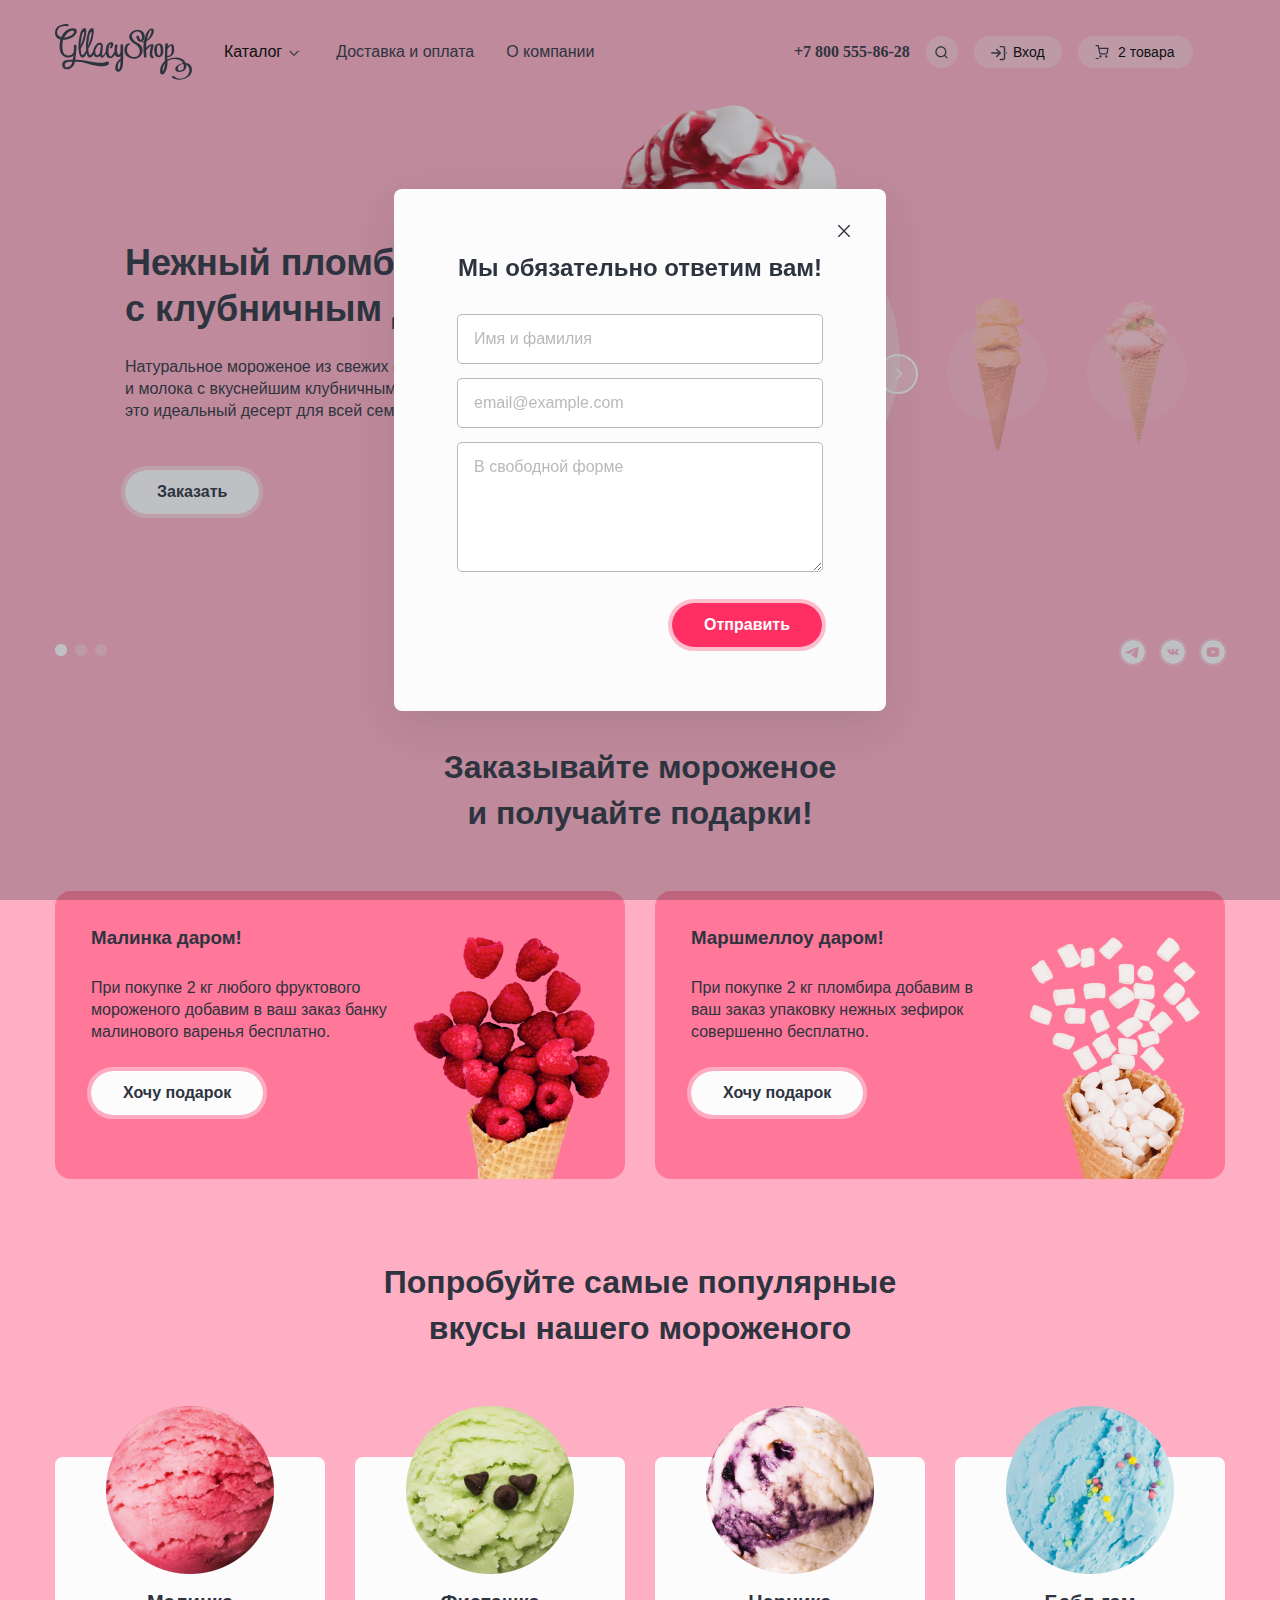
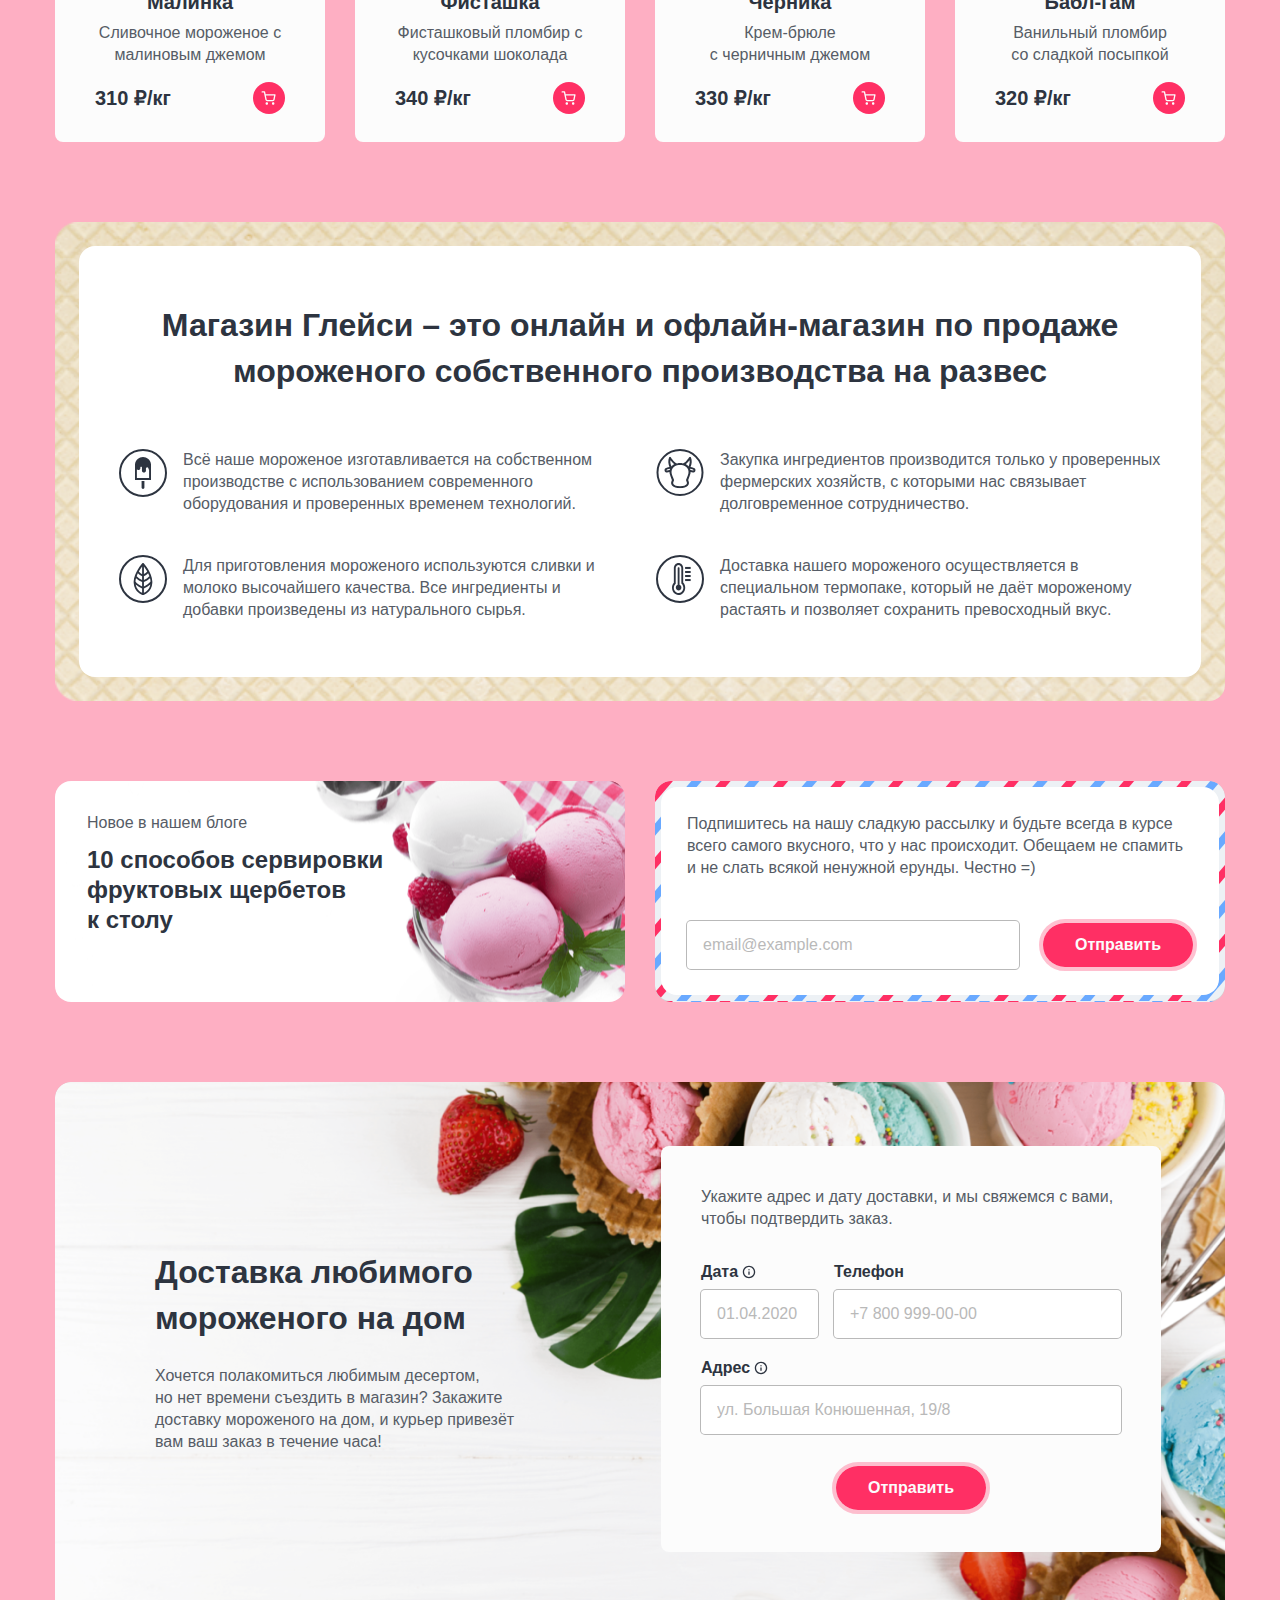
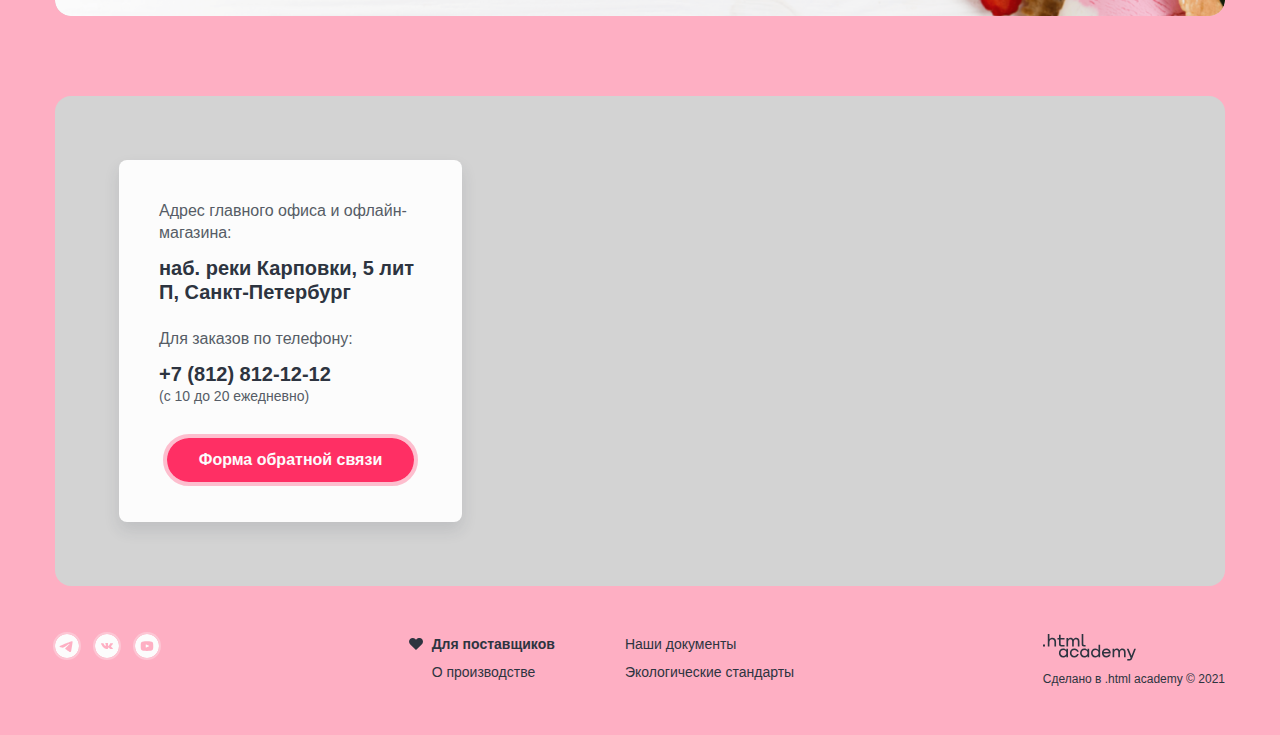
==== commit b0221940: "22.12.2023" ====
--- a/index.html
+++ b/index.html
@@ -412,6 +412,27 @@
           <span class="development-text">Сделано в .html academy © 2021</span>
         </div>
       </footer>
+      <div class="modal-section">
+        <div class="modal-container">
+          <button class="modal-close-button"></button>
+          <section class="modal-content">
+            <h2 class="modal-title">Мы обязательно ответим вам!</h2>
+            <form class="modal-form" action="https://echo.htmlacademy.ru/" method="get">
+              <input class="form-input" type="text" name="name" placeholder="Имя и фамилия" aria-label="Имя и фамилия"
+                required>
+              <input class="form-input" type="email" name="e-mail" placeholder="email@example.com"
+                aria-label="Адрес электронной почты" required>
+              <textarea class="form-input" name="comment" placeholder="В свободной форме" rows="5"></textarea>
+              <button class="button button-primary modal-form-button" type="submit">Отправить</button>
+
+
+            </form>
+
+
+          </section>
+        </div>
+
+      </div>
     </div>
     <script src="./js/index.js"></script>
   </body>
--- a/styles/styles.css
+++ b/styles/styles.css
@@ -197,7 +197,7 @@
 }
 
 .form-input {
-  padding: 16px 14px;
+  padding: 14px 16px;
   font-size: 16px;
   font-family: "Inter", sans-serif;
   line-height: 20px;
@@ -1148,7 +1148,7 @@
 /*goods*/
 
 .goods-catalog {
-  margin-bottom: 16px;
+  margin-bottom: 40px;
 }
 
 .goods-list {
@@ -2090,10 +2090,155 @@
   opacity: 0.4 ;
 }
 
-/*pagination*/
-
-.pagination {
-  padding: 41px 98px;
-  display: flex;
+/*page-pagination*/
+
+.page-pagination {
+  margin-top: 16px;
+  padding: 41px 41px;
+  display: flex;
+  gap: 40px;
+}
+
+.page-pagination-container {
+  display: flex;
+  gap: 8px;
   align-items: center;
 }
+
+.page-pagination-wrapper {
+  display: flex;
+  flex-wrap: wrap;
+  align-items: center;
+}
+
+.page-pagination-link-arrow {
+  width: 16px;
+  height: 16px;
+  mask: url("../images/svg/pagination-arrow-right.svg");
+  -webkit-mask: url("../images/svg/pagination-arrow-right.svg");
+  mask-size: contain;
+  background-color: #2d3440;
+}
+
+.page-pagination-link-prev {
+  transform: rotate(180deg);
+}
+
+.page-pagination-link-arrow:hover,
+.page-pagination-link-arrow:focus {
+  opacity: 0.3;
+}
+
+.page-pagination-link-arrow:active{
+  opacity: 0.6;
+}
+
+.page-pagination-link-arrow:disabled {
+  pointer-events: none;
+  background-color: rgba(45, 52, 64, 0.3);
+
+}
+
+.page-pagination-link-arrow-desabled{
+  background-color: rgba(45, 52, 64, 0.3);
+}
+
+.page-pagination-link {
+  color: #2d3440;
+  text-decoration: none;
+  font-size: 16px;
+  line-height: 20px;
+  padding: 2px 8px;
+}
+
+.page-pagination-link:hover {
+  border-radius: 50%;
+  background-color: rgba(252, 252, 252, 0.5);
+}
+
+.page-pagination-link:focus{
+  border-radius: 50%;
+  background-color: rgba(252, 252, 252, 0.3);
+  box-shadow: inset 0 0 0 1px #2d3440;
+}
+
+.page-pagination-link:active {
+  border-radius: 50%;
+  background-color: rgba(252, 252, 252, 0.5);
+  box-shadow: inset 0 0 0 1px #fcfcfc;
+}
+
+.page-pagination-link-current {
+  border-radius: 50%;
+  background-color: rgba(252, 252, 252, 1);
+}
+
+.page-pagination-button {
+  margin: 0 auto 0 50%;
+  transform: translateX(-50%);
+}
+
+/*footer-catalog*/
+
+.footer-catalog {
+  border-top: 1px solid rgba(252, 252, 252, 0.30);
+}
+
+/*modal*/
+
+.modal-section {
+  position: fixed;
+  top: 0;
+  left: 0;
+  display: flex;
+  width: 100%;
+  height: 100%;
+  background-color: rgba(45, 52, 64, 0.3);
+}
+
+.modal-container {
+  position: relative;
+  margin: auto;
+  border-radius: 8px;
+  box-shadow: 0 15px 40px 0 rgba(45, 52, 64, 0.12);
+  background-color: #FCFCFC;
+  padding: 64px;
+}
+
+.modal-title {
+  font-size: 24px;
+  font-weight: 700;
+  line-height: 30px;
+  margin: 0 0 32px 0;
+  padding: 0;
+}
+
+.modal-close-button {
+  position: absolute;
+  top: 32px;
+  right: 32px;
+  padding: 0;
+  border: none;
+  cursor: pointer;
+  background-color: transparent;
+  width: 20px;
+  height: 20px;
+  background-image: url("../images/svg/cross-modal.svg");
+  background-repeat: no-repeat;
+  background-position: center;
+}
+
+.modal-close-button:hover {
+  opacity: 0.3;
+}
+
+.modal-form {
+  display: flex;
+  flex-direction: column;
+  gap: 16px;
+}
+
+.modal-form-button {
+  margin-top: 16px;
+  margin-left: auto;
+}
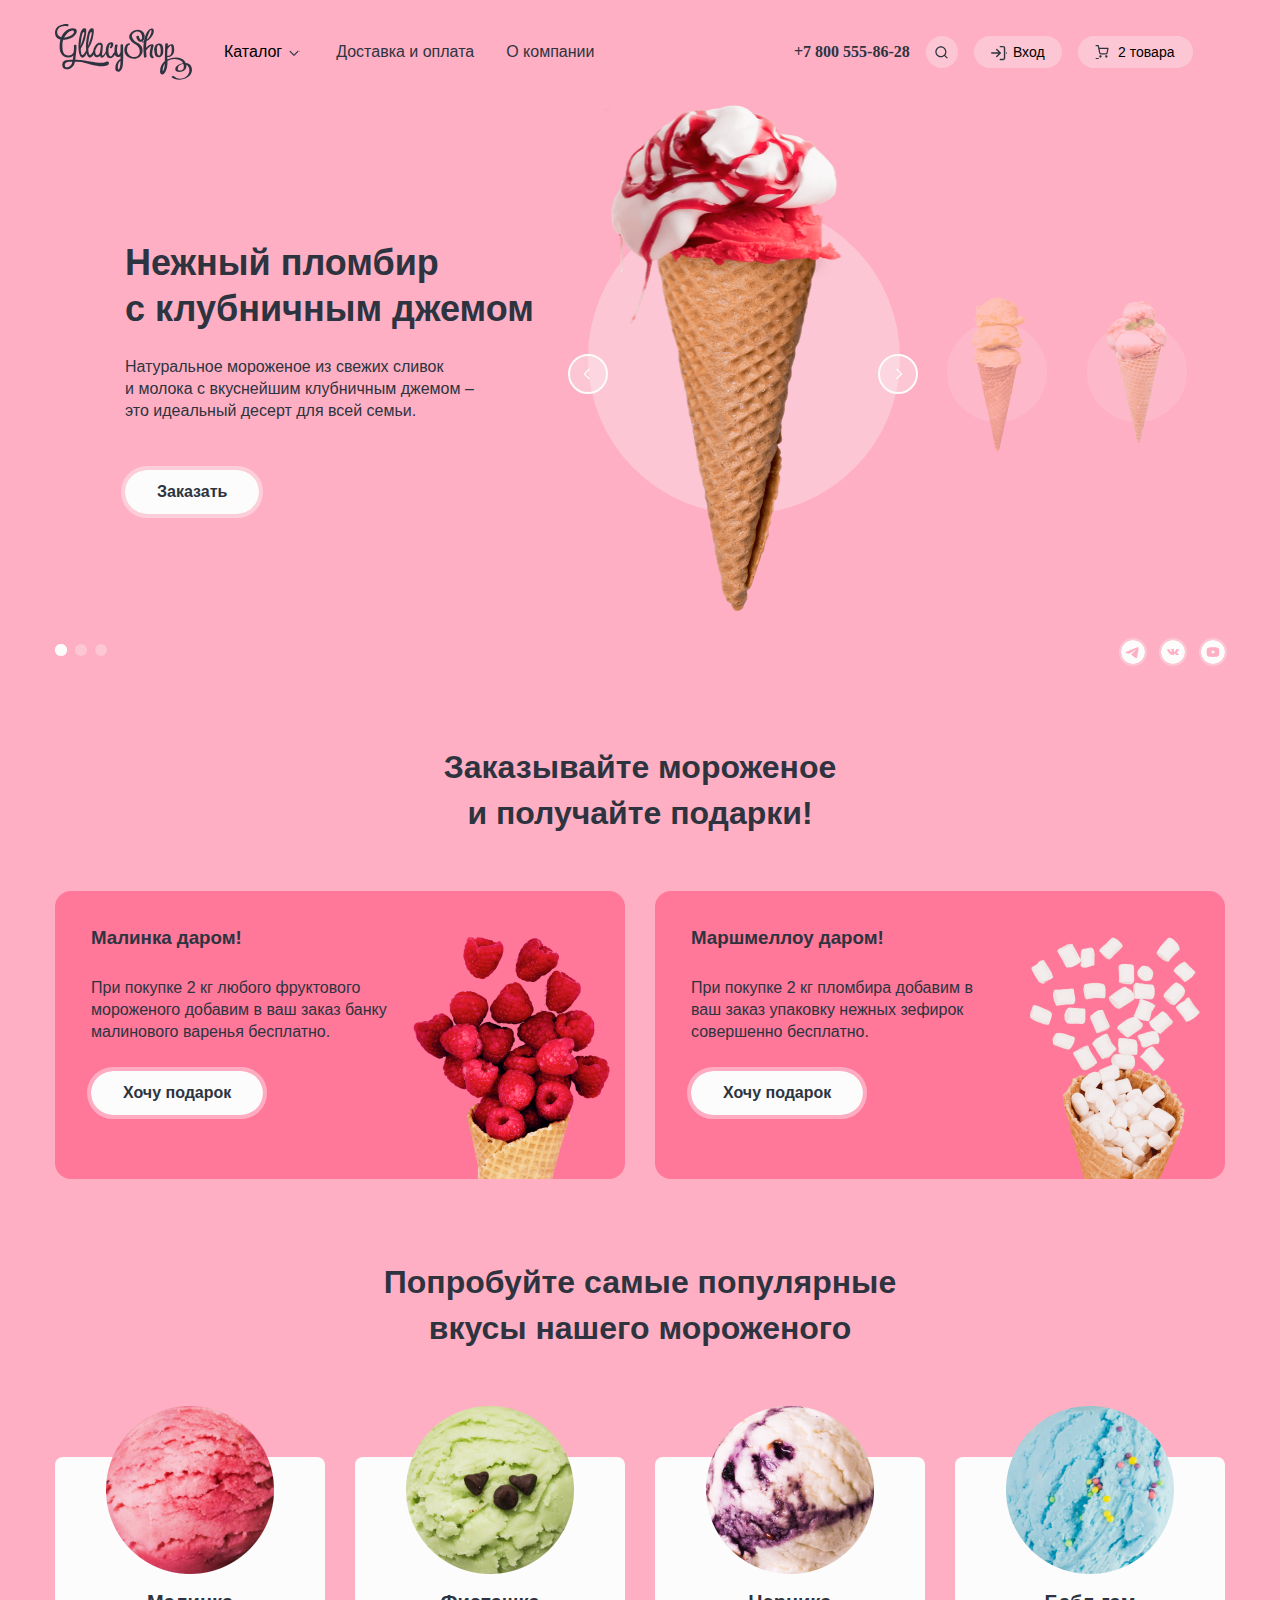
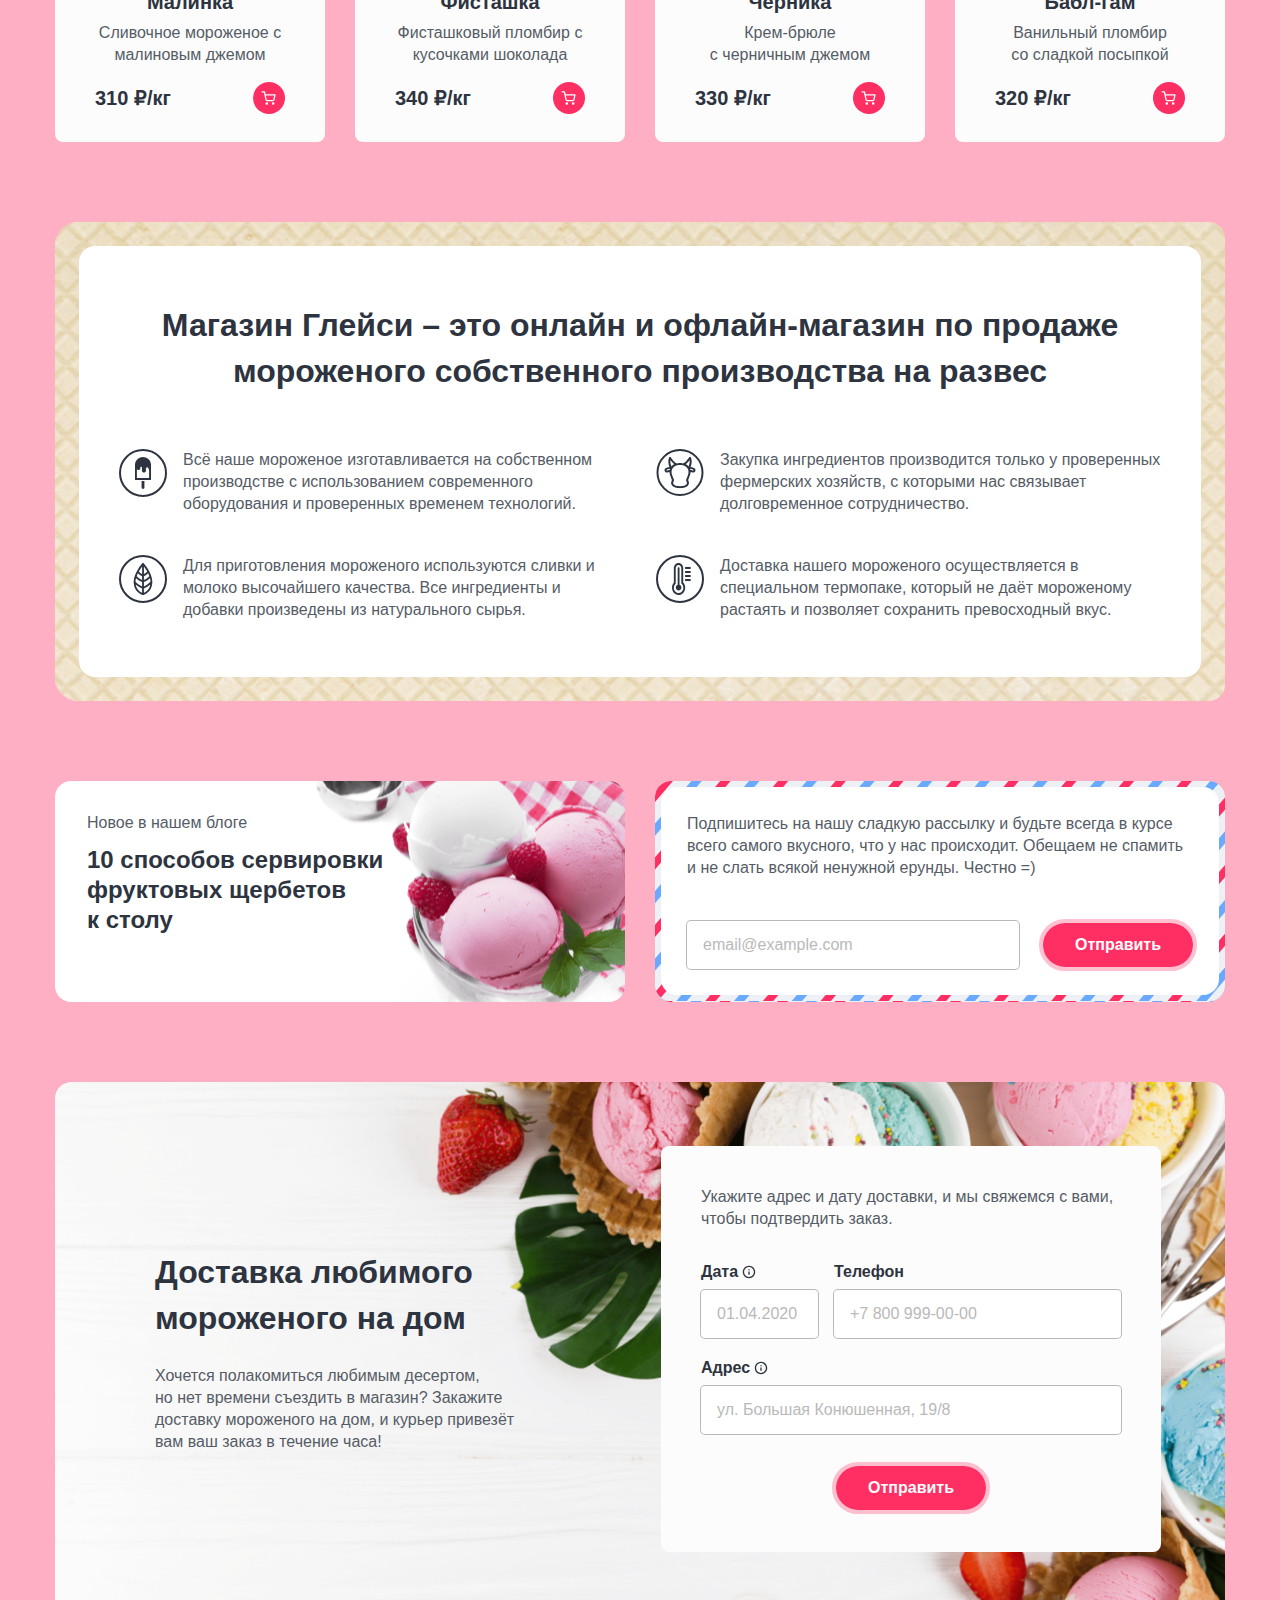
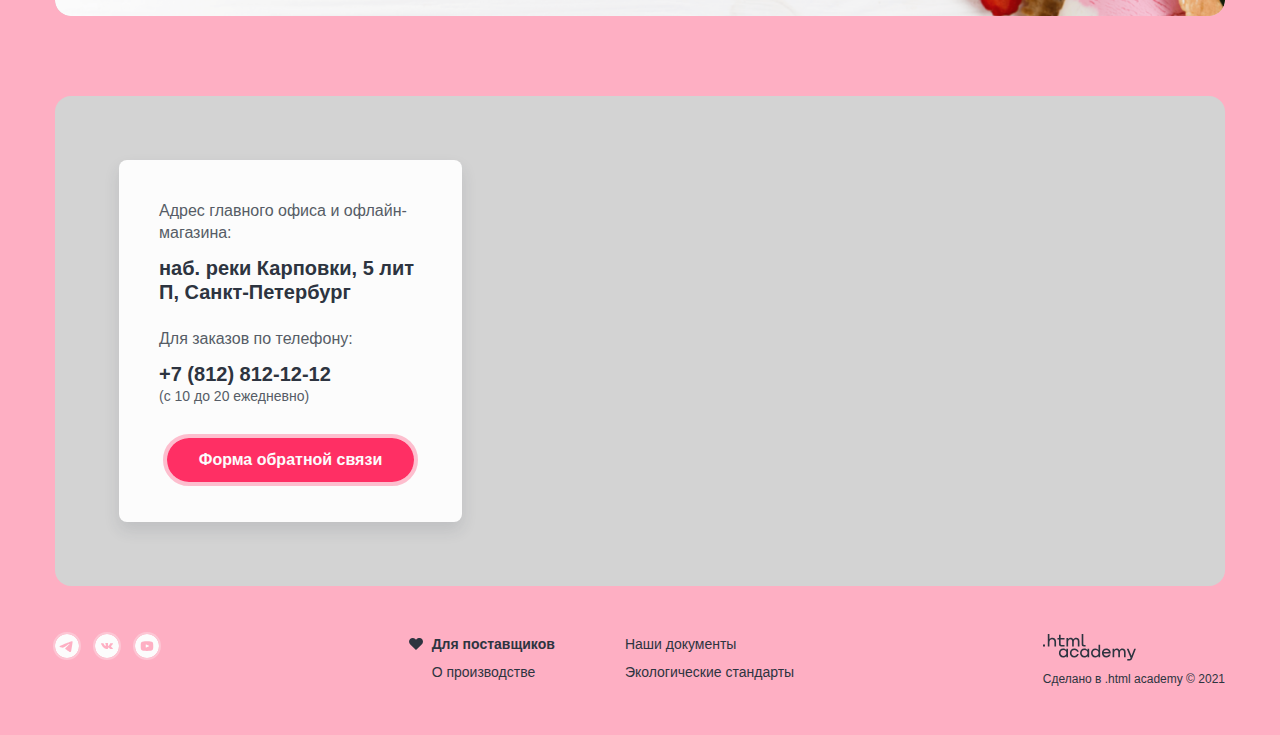
==== commit 8ae95ad3: "29.02.2024" ====
--- a/index.html
+++ b/index.html
@@ -7,7 +7,13 @@
     <meta name="description" content="купить мороженое магазин мороженого">
     <meta name="keywords" content="купить мороженое в Санкт-Петербурге, купить мороженое онлайн">
     <link rel="stylesheet" href="./styles/styles.css">
-    <link rel="icon" href="favicon.ico">
+    <link rel="apple-touch-icon" sizes="180x180" href="images/favicon/apple-touch-icon.png">
+    <link rel="icon" type="image/png" sizes="32x32" href="images/favicon/favicon-32x32.png">
+    <link rel="icon" type="image/png" sizes="16x16" href="images/favicon/favicon-16x16.png">
+    <link rel="manifest" href="./site.webmanifest">
+    <link rel="mask-icon" href="images/favicon/safari-pinned-tab.svg" color="#5bbad5">
+    <meta name="msapplication-TileColor" content="#da532c">
+    <meta name="theme-color" content="#ffffff">
     <title>Gllacy Shop</title>
   </head>
 
@@ -412,10 +418,10 @@
           <span class="development-text">Сделано в .html academy © 2021</span>
         </div>
       </footer>
-      <div class="modal-section">
+      <section class="modal-section">
         <div class="modal-container">
-          <button class="modal-close-button"></button>
-          <section class="modal-content">
+          <button class="modal-close-button" type="button" aria-label="Закрыть"></button>
+          <div class="modal-content">
             <h2 class="modal-title">Мы обязательно ответим вам!</h2>
             <form class="modal-form" action="https://echo.htmlacademy.ru/" method="get">
               <input class="form-input" type="text" name="name" placeholder="Имя и фамилия" aria-label="Имя и фамилия"
@@ -424,15 +430,10 @@
                 aria-label="Адрес электронной почты" required>
               <textarea class="form-input" name="comment" placeholder="В свободной форме" rows="5"></textarea>
               <button class="button button-primary modal-form-button" type="submit">Отправить</button>
-
-
             </form>
-
-
-          </section>
+          </div>
         </div>
-
-      </div>
+      </section>
     </div>
     <script src="./js/index.js"></script>
   </body>
--- a/styles/styles.css
+++ b/styles/styles.css
@@ -2190,13 +2190,18 @@
   position: fixed;
   top: 0;
   left: 0;
-  display: flex;
+  display: none;
   width: 100%;
   height: 100%;
   background-color: rgba(45, 52, 64, 0.3);
+  z-index: 1;
+}
+.modal-section.is-open {
+  display: flex;
 }
 
 .modal-container {
+  width: 570px;
   position: relative;
   margin: auto;
   border-radius: 8px;
@@ -2242,3 +2247,7 @@
   margin-top: 16px;
   margin-left: auto;
 }
+
+textarea.form-input {
+  resize: none;
+}
